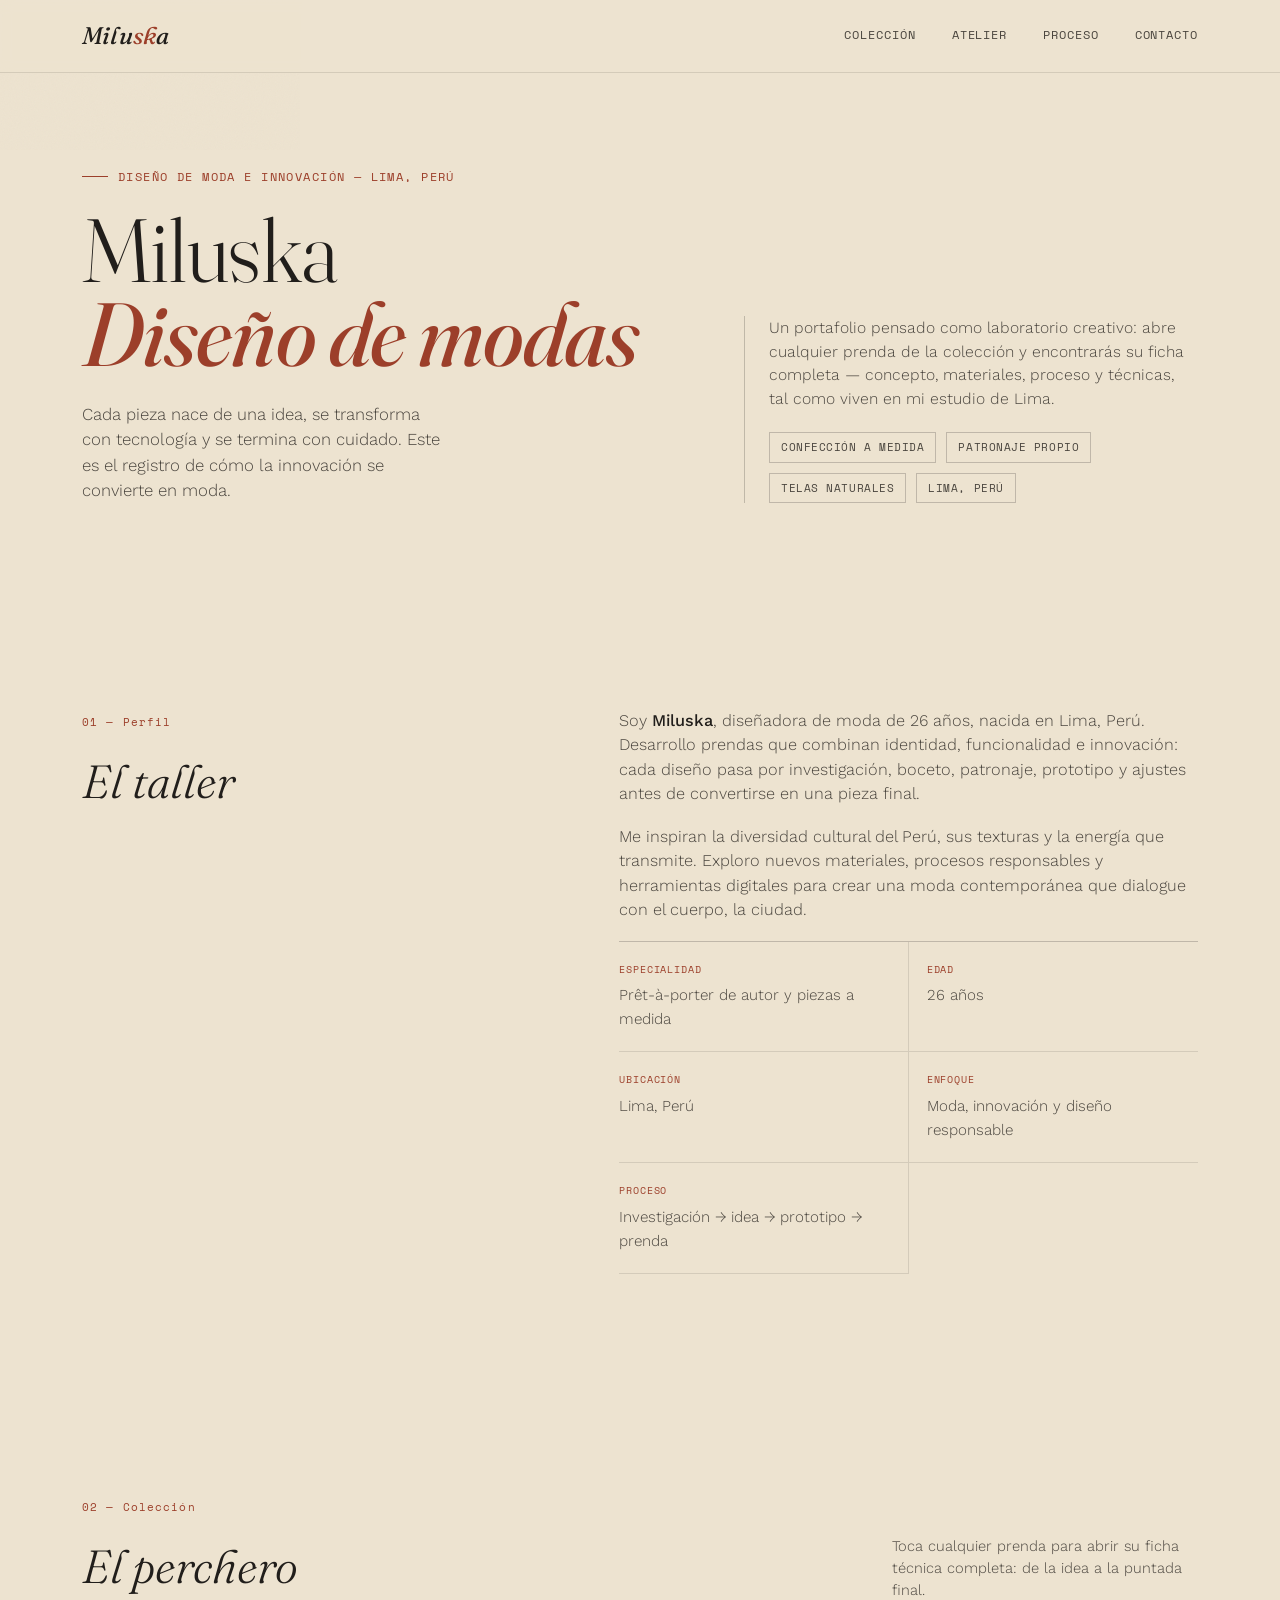
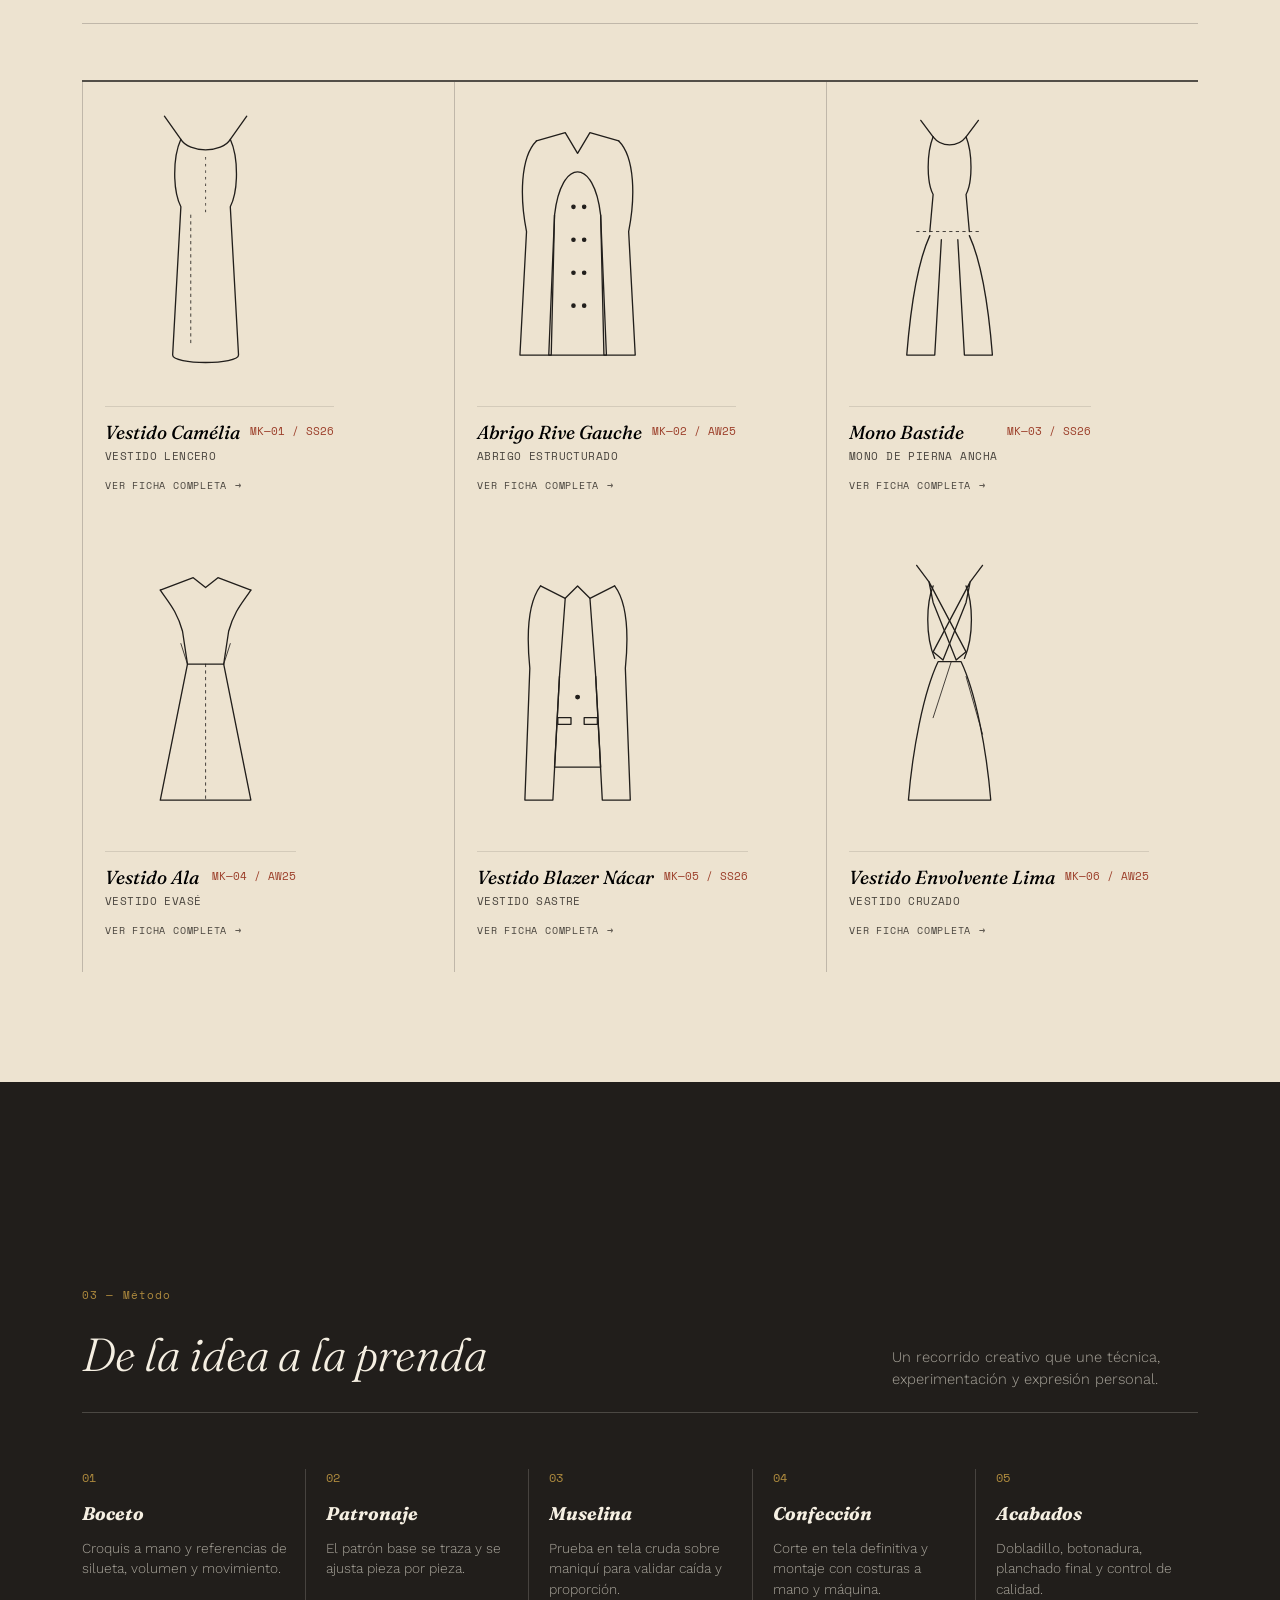
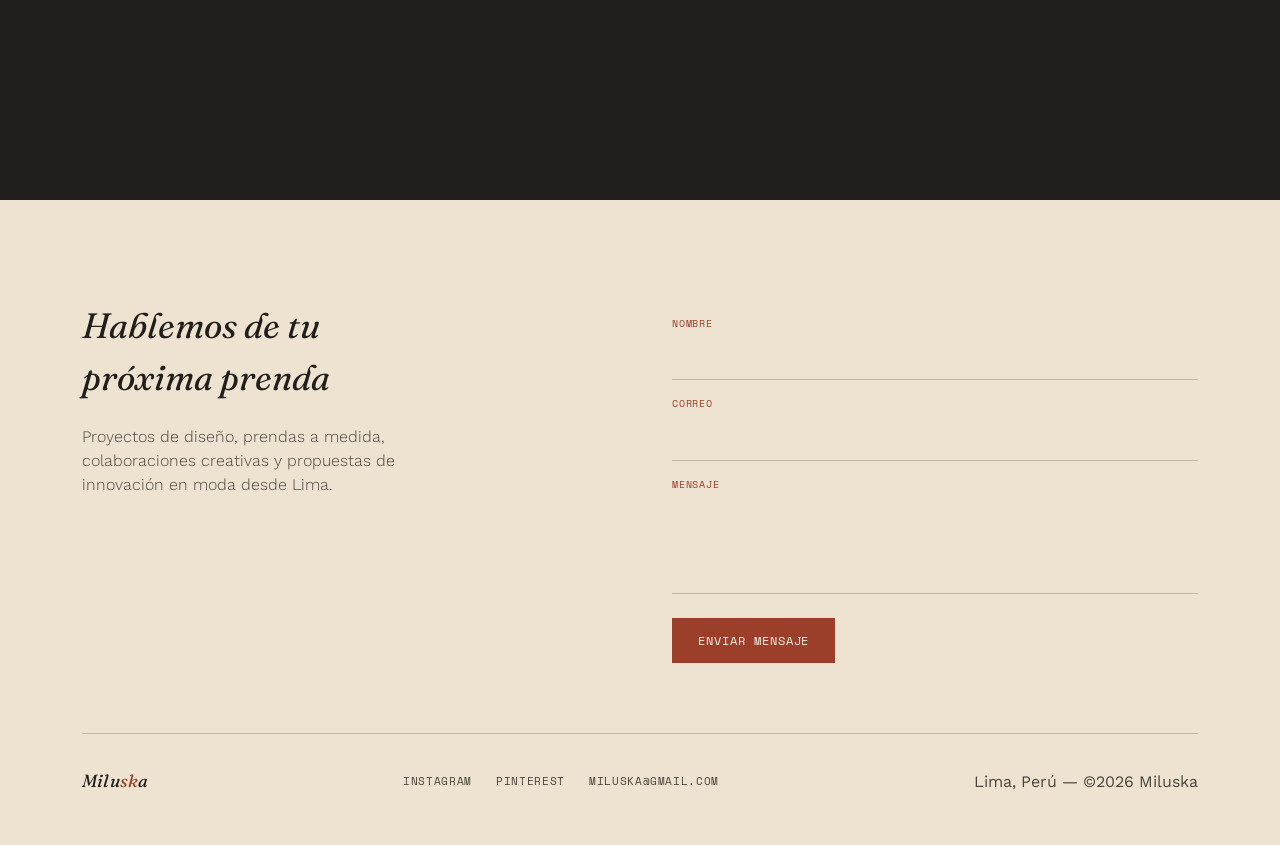
==== index.html @ a18ada8d "Mejorar mejoramientos de compatibilidad con dispositivo movil  y diseño" ====
﻿<!DOCTYPE html>
<html lang="es">
<head>
<meta charset="UTF-8">
<meta name="viewport" content="width=device-width, initial-scale=1.0">
<title>Miluska | Diseño de Moda e Innovación en Lima</title>
<link rel="preconnect" href="https://fonts.googleapis.com">
<link rel="preconnect" href="https://fonts.gstatic.com" crossorigin>
<link href="https://fonts.googleapis.com/css2?family=Fraunces:ital,opsz,wght@0,9..144,300;0,9..144,450;0,9..144,600;1,9..144,400;1,9..144,500&family=Work+Sans:wght@300;400;500;600&family=Space+Mono:wght@400;700&display=swap" rel="stylesheet">
<link rel="stylesheet" href="style.css">
</head>
<body>

<!-- Textura de fondo -->
<svg class="grain" aria-hidden="true">
  <filter id="noise"><feTurbulence type="fractalNoise" baseFrequency="0.85" numOctaves="2" stitchTiles="stitch"/></filter>
  <rect width="100%" height="100%" filter="url(#noise)"/>
</svg>

<!-- Navegación principal -->
<header>
  <div class="wrap nav-row">
    <a href="#top" class="logo">Milu<em>sk</em>a</a>
    <nav class="links">
      <a href="#coleccion">Colección</a>
      <a href="#atelier">Atelier</a>
      <a href="#proceso">Proceso</a>
      <a href="#contacto">Contacto</a>
    </nav>
    <button class="menu-btn" id="menuBtn" aria-label="Abrir menú" aria-expanded="false"><span></span></button>
  </div>
</header>

<!-- Navegación para pantallas pequeñas -->
<div class="mobile-menu" id="mobileMenu">
  <a href="#coleccion">Colección</a>
  <a href="#atelier">Atelier</a>
  <a href="#proceso">Proceso</a>
  <a href="#contacto">Contacto</a>
</div>

<!-- Contenido principal -->
<main id="top">

  <!-- Presentación -->
  <section class="hero">
    <div class="wrap hero-grid">
      <div>
        <p class="eyebrow">Diseño de moda e innovación — Lima, Perú</p>
        <h1 class="headline">Miluska<em>Diseño de modas</em></h1>
        <p class="hero-sub">Cada pieza nace de una idea, se transforma con tecnología y se termina con cuidado. Este es el registro de cómo la innovación se convierte en moda.</p>
      </div>
      <div class="hero-right">
        <p>Un portafolio pensado como laboratorio creativo: abre cualquier prenda de la colección y encontrarás su ficha completa — concepto, materiales, proceso y técnicas, tal como viven en mi estudio de Lima.</p>
        <div class="hero-tags">
          <span class="tag">Confección a medida</span>
          <span class="tag">Patronaje propio</span>
          <span class="tag">Telas naturales</span>
          <span class="tag">Lima, Perú</span>
        </div>
      </div>
    </div>
  </section>

  <!-- Perfil de Miluska -->
  <section id="atelier">
    <div class="wrap about-grid">
      <div>
        <span class="section-num">01 — Perfil</span>
        <h2 class="section-title section-title-spaced">El taller</h2>
      </div>
      <div>
        <p>Soy <strong>Miluska</strong>, diseñadora de moda de 26 años, nacida en Lima, Perú. Desarrollo prendas que combinan identidad, funcionalidad e innovación: cada diseño pasa por investigación, boceto, patronaje, prototipo y ajustes antes de convertirse en una pieza final.</p>
        <p>Me inspiran la diversidad cultural del Perú, sus texturas y la energía que transmite. Exploro nuevos materiales, procesos responsables y herramientas digitales para crear una moda contemporánea que dialogue con el cuerpo, la ciudad.</p>
        <div class="facts">
          <div class="fact"><span class="fact-label">Especialidad</span><span class="fact-value">Prêt-à-porter de autor y piezas a medida</span></div>
          <div class="fact"><span class="fact-label">Edad</span><span class="fact-value">26 años</span></div>
          <div class="fact"><span class="fact-label">Ubicación</span><span class="fact-value">Lima, Perú</span></div>
          <div class="fact"><span class="fact-label">Enfoque</span><span class="fact-value">Moda, innovación y diseño responsable</span></div>
          <div class="fact"><span class="fact-label">Proceso</span><span class="fact-value">Investigación → idea → prototipo → prenda</span></div>
        </div>
      </div>
    </div>
  </section>

  <!-- Colección de prendas -->
  <section id="coleccion">
    <div class="wrap">
      <div class="section-head">
        <div>
          <span class="section-num">02 — Colección</span>
          <h2 class="section-title section-title-spaced">El perchero</h2>
        </div>
        <p class="section-note">Toca cualquier prenda para abrir su ficha técnica completa: de la idea a la puntada final.</p>
      </div>
      <div class="rail-bar"></div>
      <div class="garments" id="garmentGrid"></div>
    </div>
  </section>

  <!-- Método de trabajo -->
  <section class="process-strip" id="proceso">
    <div class="wrap">
      <div class="section-head">
        <div>
          <span class="section-num section-num-gold">03 — Método</span>
          <h2 class="section-title section-title-spaced">De la idea a la prenda</h2>
        </div>
        <p class="section-note">Un recorrido creativo que une técnica, experimentación y expresión personal.</p>
      </div>
      <div class="steps">
        <div class="step"><span class="step-index">01</span><h3 class="step-title">Boceto</h3><p class="step-text">Croquis a mano y referencias de silueta, volumen y movimiento.</p></div>
        <div class="step"><span class="step-index">02</span><h3 class="step-title">Patronaje</h3><p class="step-text">El patrón base se traza y se ajusta pieza por pieza.</p></div>
        <div class="step"><span class="step-index">03</span><h3 class="step-title">Muselina</h3><p class="step-text">Prueba en tela cruda sobre maniquí para validar caída y proporción.</p></div>
        <div class="step"><span class="step-index">04</span><h3 class="step-title">Confección</h3><p class="step-text">Corte en tela definitiva y montaje con costuras a mano y máquina.</p></div>
        <div class="step"><span class="step-index">05</span><h3 class="step-title">Acabados</h3><p class="step-text">Dobladillo, botonadura, planchado final y control de calidad.</p></div>
      </div>
    </div>
  </section>

  <!-- Contacto y pie de página -->
  <footer id="contacto">
    <div class="wrap">
      <div class="contact-grid">
        <div class="contact-intro">
          <h2>Hablemos de tu próxima prenda</h2>
          <p>Proyectos de diseño, prendas a medida, colaboraciones creativas y propuestas de innovación en moda desde Lima.</p>
        </div>
        <form onsubmit="event.preventDefault(); alert('Gracias — este formulario es una maqueta. Conéctalo a tu correo o servicio favorito.');">
          <div class="field"><label for="fname">Nombre</label><input id="fname" type="text" required></div>
          <div class="field"><label for="femail">Correo</label><input id="femail" type="email" required></div>
          <div class="field"><label for="fmsg">Mensaje</label><textarea id="fmsg" required></textarea></div>
          <button class="send-btn" type="submit">Enviar mensaje</button>
        </form>
      </div>
      <div class="foot-bottom">
        <span class="logo">Milu<em>sk</em>a</span>
        <div class="foot-links">
          <a href="#">Instagram</a>
          <a href="#">Pinterest</a>
          <a href="mailto:miluska@gmail.com">miluska@gmail.com</a>
        </div>
        <span class="foot-links foot-location">Lima, Perú — ©2026 Miluska</span>
      </div>
    </div>
  </footer>
</main>

<!-- Modal: ficha técnica de cada proyecto -->
<div class="fiche-overlay" id="ficheOverlay" role="dialog" aria-modal="true" aria-label="Ficha técnica de la prenda">
  <div class="fiche" id="ficheCard">
    <div class="ruler" id="ruler"></div>
    <button class="fiche-close" id="ficheClose" aria-label="Cerrar ficha">✕</button>
    <div class="fiche-body" id="ficheBody"></div>
  </div>
</div>

<!-- Datos, ilustraciones y comportamiento interactivo -->
<script>
/* ===== Ilustraciones técnicas de las prendas ===== */
const INK = "#211E1B";
const flats = {
  slip: `<svg viewBox="0 0 220 340" fill="none" stroke="${INK}" stroke-width="1.6" stroke-linecap="round" stroke-linejoin="round">
    <line x1="80" y1="38" x2="60" y2="10"/><line x1="140" y1="38" x2="160" y2="10"/>
    <path d="M80 38 C 90 55, 130 55, 140 38 C 150 60, 150 100, 140 120 L 150 300 C 150 312, 70 312, 70 300 L 80 120 C 70 100, 70 60, 80 38 Z"/>
    <path d="M92 130 L 92 290" stroke-dasharray="3 5" stroke-width="1"/>
    <path d="M110 60 C 110 90, 110 110, 110 130" stroke-width="1" stroke-dasharray="2 6"/>
  </svg>`,
  coat: `<svg viewBox="0 0 220 340" fill="none" stroke="${INK}" stroke-width="1.6" stroke-linecap="round" stroke-linejoin="round">
    <path d="M60 40 L 95 30 L 110 55 L 125 30 L 160 40"/>
    <path d="M60 40 C 40 60, 40 110, 48 150 L 40 300 L 78 300 L 82 130"/>
    <path d="M160 40 C 180 60, 180 110, 172 150 L 180 300 L 142 300 L 138 130"/>
    <path d="M82 130 C 90 60, 130 60, 138 130 L 145 300 L 75 300 Z"/>
    <circle cx="105" cy="120" r="2" fill="${INK}"/><circle cx="105" cy="160" r="2" fill="${INK}"/>
    <circle cx="105" cy="200" r="2" fill="${INK}"/><circle cx="105" cy="240" r="2" fill="${INK}"/>
    <circle cx="118" cy="120" r="2" fill="${INK}"/><circle cx="118" cy="160" r="2" fill="${INK}"/>
    <circle cx="118" cy="200" r="2" fill="${INK}"/><circle cx="118" cy="240" r="2" fill="${INK}"/>
  </svg>`,
  jumpsuit: `<svg viewBox="0 0 220 340" fill="none" stroke="${INK}" stroke-width="1.6" stroke-linecap="round" stroke-linejoin="round">
    <line x1="90" y1="35" x2="75" y2="15"/><line x1="130" y1="35" x2="145" y2="15"/>
    <path d="M90 35 C 100 48, 120 48, 130 35 C 138 55, 138 90, 130 105 L 134 150"/>
    <path d="M90 35 C 82 55, 82 90, 90 105 L 86 150"/>
    <line x1="70" y1="150" x2="150" y2="150" stroke-dasharray="3 5" stroke-width="1"/>
    <path d="M86 155 C 70 190, 62 250, 58 300 L 92 300 L 100 160"/>
    <path d="M134 155 C 150 190, 158 250, 162 300 L 128 300 L 120 160"/>
  </svg>`,
  aline: `<svg viewBox="0 0 220 340" fill="none" stroke="${INK}" stroke-width="1.6" stroke-linecap="round" stroke-linejoin="round">
    <path d="M55 45 L 95 30 L 110 42 L 125 30 L 165 45"/>
    <path d="M55 45 C 65 60, 75 70, 82 95 L 88 135"/>
    <path d="M165 45 C 155 60, 145 70, 138 95 L 132 135"/>
    <path d="M88 135 L 55 300 L 165 300 L 132 135 Z"/>
    <line x1="88" y1="135" x2="80" y2="110" stroke-width="1"/>
    <line x1="132" y1="135" x2="140" y2="110" stroke-width="1"/>
    <path d="M110 135 L 110 300" stroke-dasharray="3 5" stroke-width="1"/>
  </svg>`,
  blazer: `<svg viewBox="0 0 220 340" fill="none" stroke="${INK}" stroke-width="1.6" stroke-linecap="round" stroke-linejoin="round">
    <path d="M65 40 L 95 55 L 110 40 L 125 55 L 155 40"/>
    <path d="M65 40 C 50 60, 48 100, 52 140 L 46 300 L 80 300 L 88 150"/>
    <path d="M155 40 C 170 60, 172 100, 168 140 L 174 300 L 140 300 L 132 150"/>
    <path d="M95 55 L 88 150 L 82 260 L 138 260 L 132 150 L 125 55"/>
    <circle cx="110" cy="175" r="2.2" fill="${INK}"/>
    <rect x="86" y="200" width="16" height="8"/><rect x="118" y="200" width="16" height="8"/>
  </svg>`,
  wrap: `<svg viewBox="0 0 220 340" fill="none" stroke="${INK}" stroke-width="1.6" stroke-linecap="round" stroke-linejoin="round">
    <line x1="85" y1="35" x2="70" y2="15"/><line x1="135" y1="35" x2="150" y2="15"/>
    <path d="M85 35 L 130 120 L 118 130 L 90 60 Z"/>
    <path d="M135 35 L 90 120 L 102 130 L 130 60 Z"/>
    <path d="M92 128 C 80 100, 82 60, 90 40"/>
    <path d="M128 128 C 140 100, 138 60, 130 40"/>
    <path d="M96 132 C 78 170, 65 240, 60 300 L 160 300 C 155 240, 142 170, 124 132 Z"/>
    <line x1="112" y1="132" x2="90" y2="200" stroke-width="1"/>
    <line x1="130" y1="150" x2="150" y2="220" stroke-width="1"/>
  </svg>`
};

/* ===== Proyectos: contenido editable de la colección ===== */
const projects = [
  {
    id:"camelia", ref:"MK—01 / SS26", name:"Vestido Camélia", cat:"Vestido lencero", season:"Primavera–Verano 2026",
    fabric:"Seda de doble faz", flat:"slip",
    story:"Pensado para una tarde cálida en Lima: un lencero al bies que cae sin forzar el cuerpo. Nació de la búsqueda de una silueta ligera, versátil y consciente del movimiento.",
    colors:[["#B8AEA0","Crudo natural"],["#9C3F2A","Ladrillo"],["#3E3730","Tierra oscura"]],
    timeline:[
      ["Boceto","Tres variantes de escote y largo de tirante dibujadas en una tarde, hasta quedarnos con el escote en V asimétrico."],
      ["Patronaje","Patrón al bies en cuatro paños para que la tela trabaje con la gravedad, no contra ella."],
      ["Muselina","Primera prueba sobre maniquí: el bajo caía irregular. Se recortó 2 cm en el paño lateral izquierdo."],
      ["Confección","Costuras francesas en toda la pieza para que no marquen a través de la seda."],
      ["Acabados","Dobladillo enrollado a mano, 40 minutos por metro de bajo."]
    ],
    techniques:["Corte al bies","Costura francesa","Dobladillo a mano"],
    facts:[["Tiempo total","Aprox. 14 horas"],["Talla base","36 (ajustable)"],["Origen tela","Algodón peruano"]]
  },
  {
    id:"rive", ref:"MK—02 / AW25", name:"Abrigo Rive Gauche", cat:"Abrigo estructurado", season:"Otoño–Invierno 2025",
    fabric:"Lana peinada doble", flat:"coat",
    story:"Un abrigo pensado para las mañanas frescas de Lima. La solapa ancha y la botonadura doble reinterpretan la sastrería clásica con una construcción más ligera y actual.",
    colors:[["#3E3730","Antracita"],["#7c3120","Burdeos"],["#AE8A3E","Botón latón"]],
    timeline:[
      ["Boceto","Estudio de proporción de solapa: probamos cinco anchos antes de fijar 9 cm."],
      ["Patronaje","Patrón con pinzas ocultas en el costado para mantener la espalda limpia, sin costura central."],
      ["Muselina","La manga quedaba corta en movimiento; se añadieron 1.5 cm de holgura en la sisa."],
      ["Confección","Entretela termoadhesiva en solapas y cuello para que mantengan la forma con el uso."],
      ["Acabados","Botones de latón cosidos con hilo encerado, ojales a mano."]
    ],
    techniques:["Solapa de sastrería","Entretelado","Ojal a mano"],
    facts:[["Tiempo total","Aprox. 22 horas"],["Talla base","38 (ajustable)"],["Origen tela","Lana de alpaca peruana"]]
  },
  {
    id:"bastide", ref:"MK—03 / SS26", name:"Mono Bastide", cat:"Mono de pierna ancha", season:"Primavera–Verano 2026",
    fabric:"Lino lavado", flat:"jumpsuit",
    story:"Diseñado para moverse por la ciudad: reuniones, universidad y recorridos por Lima. El lino lavado se arruga a propósito — es parte del carácter de la pieza, no un defecto que corregir.",
    colors:[["#E3D5BC","Arena"],["#574760","Ciruela"],["#211E1B","Tinta"]],
    timeline:[
      ["Boceto","Silueta pensada desde el cinturón hacia afuera: primero se dibujó la caída de la pierna."],
      ["Patronaje","Pretina interior oculta para que el cinturón exterior no cargue el peso de la prenda."],
      ["Muselina","Ajuste de la sisa halter — la primera versión tiraba al levantar los brazos."],
      ["Confección","Costuras planas en el interior para que no roce con el lino sin forrar."],
      ["Acabados","Lavado en frío tras la confección para fijar la arruga natural de la tela."]
    ],
    techniques:["Pretina interior","Costura plana","Lavado post-confección"],
    facts:[["Tiempo total","Aprox. 16 horas"],["Talla base","38 (ajustable)"],["Origen tela","Lino de producción responsable"]]
  },
  {
    id:"ala", ref:"MK—04 / AW25", name:"Vestido Ala", cat:"Vestido evasé", season:"Otoño–Invierno 2025",
    fabric:"Paño de lana fina", flat:"aline",
    story:"El hombro estructurado fue lo primero que se dibujó — todo lo demás se construyó para sostenerlo. Un vestido con presencia, pensado para expresar seguridad y movimiento.",
    colors:[["#211E1B","Tinta"],["#9C3F2A","Ladrillo"],["#B8AEA0","Crudo"]],
    timeline:[
      ["Boceto","La hombrera se dibujó primero; el resto del patrón se construyó a partir de su ángulo."],
      ["Patronaje","Pinzas dobles en delantero y espalda para controlar el vuelo desde la cintura."],
      ["Muselina","Se probó con y sin hombrera interna; ganó la versión con relleno ligero de fieltro."],
      ["Confección","Forro completo en paño de seda para que el vuelo caiga limpio."],
      ["Acabados","Cierre invisible lateral, hombrera cosida a mano por dentro."]
    ],
    techniques:["Hombrera interna","Pinza doble","Forro completo"],
    facts:[["Tiempo total","Aprox. 19 horas"],["Talla base","36 (ajustable)"],["Origen tela","Lana peruana"]]
  },
  {
    id:"nacar", ref:"MK—05 / SS26", name:"Vestido Blazer Nácar", cat:"Vestido sastre", season:"Primavera–Verano 2026",
    fabric:"Cotelé fino de algodón", flat:"blazer",
    story:"Nace de la pregunta: ¿puede una chaqueta de sastre ser también un vestido de una sola pieza? La propuesta mezcla códigos urbanos, funcionalidad e innovación en una sola silueta.",
    colors:[["#F5EFE2","Nácar"],["#211E1B","Tinta"],["#AE8A3E","Botón latón"]],
    timeline:[
      ["Boceto","Se dibujó primero el largo de rodilla, luego se subió la solapa desde ahí."],
      ["Patronaje","Patrón de sastrería adaptado a vestido: pinza de sisa reubicada en el costado."],
      ["Muselina","El bolsillo de parche quedaba muy alto; se bajó 3 cm en la prueba final."],
      ["Confección","Un solo botón funcional, entretela ligera solo en solapa."],
      ["Acabados","Pespunte visible a 0.5 cm en todos los bordes de sastrería."]
    ],
    techniques:["Sastrería adaptada","Bolsillo de parche","Pespunte visible"],
    facts:[["Tiempo total","Aprox. 17 horas"],["Talla base","38 (ajustable)"],["Origen tela","Algodón peruano"]]
  },
  {
    id:"lima", ref:"MK—06 / AW25", name:"Vestido Envolvente Lima", cat:"Vestido cruzado", season:"Otoño–Invierno 2025",
    fabric:"Viscosa con caída fluida", flat:"wrap",
    story:"Inspirado en el ritmo de Lima, este vestido se cierra sobre el cuerpo como una cinta, sin cremalleras ni botones — solo un nudo y una atadura.",
    colors:[["#7c3120","Burdeos"],["#3E3730","Tierra oscura"],["#B8AEA0","Crudo"]],
    timeline:[
      ["Boceto","Estudio del cruce del escote en tres ángulos hasta encontrar el que no se abre al caminar."],
      ["Patronaje","Delantero en una sola pieza cortada al bies para que el cruce no necesite cierre."],
      ["Muselina","Prueba de movimiento: caminar, sentarse, subir escaleras — el escote se mantuvo cerrado."],
      ["Confección","Cinta interior de sujeción cosida en el lado derecho, invisible desde fuera."],
      ["Acabados","Atadura exterior rematada a mano con puntada invisible."]
    ],
    techniques:["Cruce al bies","Cinta interior de sujeción","Puntada invisible"],
    facts:[["Tiempo total","Aprox. 15 horas"],["Talla base","36–38 (ajustable)"],["Origen tela","Viscosa de bajo impacto"]]
  }
];

/* ===== Renderizado de la colección ===== */
const grid = document.getElementById('garmentGrid');
grid.innerHTML = projects.map(p => `
  <button class="garment" data-id="${p.id}" aria-haspopup="dialog">
    <div class="garment-figure">${flats[p.flat]}</div>
    <div class="garment-info">
      <div>
        <div class="garment-name">${p.name}</div>
        <div class="garment-meta">${p.cat}</div>
      </div>
      <div class="garment-ref">${p.ref}</div>
    </div>
    <div class="garment-open">Ver ficha completa</div>
  </button>
`).join('');

/* ===== Regla decorativa del modal ===== */
const ruler = document.getElementById('ruler');
let rulerHtml = '';
for(let i=0;i<70;i++){
  rulerHtml += `<div class="ruler-tick${i%5===0?' major':''}" ${i%5===0?`data-n="${i}"`:''}></div>`;
}
ruler.innerHTML = rulerHtml;

/* ===== Lógica de la ficha técnica ===== */
const overlay = document.getElementById('ficheOverlay');
const ficheBody = document.getElementById('ficheBody');
let lastFocused = null;

function openFiche(id){
  const p = projects.find(x => x.id === id);
  if(!p) return;
  ficheBody.innerHTML = `
    <div class="fiche-top">
      <div class="fiche-figure">${flats[p.flat]}</div>
      <div class="fiche-details">
        <span class="fiche-ref">${p.ref} — ${p.season}</span>
        <h3 class="fiche-title">${p.name}</h3>
        <div class="fiche-meta-row">
          <span class="tag">${p.cat}</span>
          <span class="tag">${p.fabric}</span>
        </div>
        <p class="fiche-story">${p.story}</p>
        <div class="swatches">
          ${p.colors.map(c => `<div class="swatch" data-color="${c[0]}" title="${c[1]}"></div>`).join('')}
          <span class="swatch-label">${p.colors.map(c=>c[1]).join(' · ')}</span>
        </div>
      </div>
    </div>
    <div class="fiche-sections">
      <div>
        <span class="side-label">Del boceto a la prenda</span>
        <ol class="timeline">
          ${p.timeline.map((t,i) => `
            <li>
              <span class="t-index">${String(i+1).padStart(2,'0')}</span>
              <div><div class="t-title">${t[0]}</div><div class="t-text">${t[1]}</div></div>
            </li>`).join('')}
        </ol>
      </div>
      <div>
        <div class="side-block">
          <span class="side-label">Técnicas</span>
          <div class="chips">${p.techniques.map(t => `<span class="chip">${t}</span>`).join('')}</div>
        </div>
        <div class="side-block">
          <span class="side-label">Ficha</span>
          ${p.facts.map(f => `<div class="side-fact"><strong>${f[0]}:</strong> ${f[1]}</div>`).join('')}
        </div>
      </div>
    </div>
  `;
  ficheBody.querySelectorAll('.swatch').forEach((swatch, index) => {
    swatch.style.backgroundColor = p.colors[index][0];
  });
  lastFocused = document.activeElement;
  overlay.classList.add('open');
  document.body.style.overflow = 'hidden';
  document.getElementById('ficheClose').focus();
}

function closeFiche(){
  overlay.classList.remove('open');
  document.body.style.overflow = '';
  if(lastFocused) lastFocused.focus();
}

grid.addEventListener('click', e => {
  const btn = e.target.closest('.garment');
  if(btn) openFiche(btn.dataset.id);
});
document.getElementById('ficheClose').addEventListener('click', closeFiche);
overlay.addEventListener('click', e => { if(e.target === overlay) closeFiche(); });
document.addEventListener('keydown', e => { if(e.key === 'Escape' && overlay.classList.contains('open')) closeFiche(); });

/* ---------------- mobile menu ---------------- */
const menuBtn = document.getElementById('menuBtn');
const mobileMenu = document.getElementById('mobileMenu');
menuBtn.addEventListener('click', () => {
  const open = mobileMenu.classList.toggle('open');
  menuBtn.setAttribute('aria-expanded', open);
});
mobileMenu.querySelectorAll('a').forEach(a => a.addEventListener('click', () => {
  mobileMenu.classList.remove('open');
  menuBtn.setAttribute('aria-expanded','false');
}));
</script>

</body>
</html>
---- style.css ----
/*
  ÍNDICE DE BLOQUES
  1. Variables y estilos base
  2. Textura y navegación
  3. Presentación y secciones
  4. Perfil y colección
  5. Proceso y contacto
  6. Menú móvil y ficha técnica
*/

/* ===== 1. Variables y estilos base ===== */
:root{
  --paper: #EDE3D0;
  --paper-2: #E3D5BC;
  --paper-3: #F5EFE2;
  --ink: #211E1B;
  --ink-soft: #4a453e;
  --brick: #9C3F2A;
  --brick-deep: #7c3120;
  --plum: #574760;
  --gold: #AE8A3E;
  --line: rgba(33,30,27,0.22);
  --line-soft: rgba(33,30,27,0.12);
  --display: 'Fraunces', serif;
  --body: 'Work Sans', sans-serif;
  --mono: 'Space Mono', monospace;
}

*{ box-sizing:border-box; margin:0; padding:0; }
html{ scroll-behavior:smooth; }
@media (prefers-reduced-motion: reduce){
  html{ scroll-behavior:auto; }
  *{ animation-duration:0.01ms !important; animation-iteration-count:1 !important; transition-duration:0.01ms !important; }
}

body{
  background:var(--paper); color:var(--ink); font-family:var(--body); font-weight:400;
  line-height:1.5; -webkit-font-smoothing:antialiased; overflow-x:hidden;
}
a{ color:inherit; text-decoration:none; }
img,svg{ display:block; max-width:100%; }
:focus-visible{ outline:2px solid var(--brick); outline-offset:3px; }
.wrap{ max-width:1180px; margin:0 auto; padding:0 32px; }

/* ===== 2. Textura de fondo ===== */
.grain{ position:fixed; inset:0; pointer-events:none; z-index:1; opacity:0.035; mix-blend-mode:multiply; }

/* ===== 2. Navegación ===== */
header{ position:fixed; top:0; left:0; right:0; z-index:100; background:rgba(237,227,208,0.86); backdrop-filter:blur(6px); border-bottom:1px solid var(--line-soft); }
.nav-row{ display:flex; align-items:center; justify-content:space-between; height:72px; }
.logo{ font-family:var(--display); font-style:italic; font-weight:450; font-size:1.5rem; letter-spacing:0.01em; }
.logo em{ font-style:italic; color:var(--brick); }
nav.links{ display:flex; gap:36px; align-items:center; }
nav.links a{ font-family:var(--mono); font-size:0.72rem; text-transform:uppercase; letter-spacing:0.08em; color:var(--ink-soft); position:relative; padding-bottom:3px; }
nav.links a::after{ content:''; position:absolute; left:0; bottom:0; height:1px; width:0; background:var(--brick); transition:width .3s ease; }
nav.links a:hover::after, nav.links a:focus-visible::after{ width:100%; }
.menu-btn{ display:none; background:none; border:1px solid var(--ink); border-radius:0; width:40px; height:40px; align-items:center; justify-content:center; cursor:pointer; }
.menu-btn span, .menu-btn span::before, .menu-btn span::after{ content:''; display:block; width:18px; height:1px; background:var(--ink); position:relative; transition:.25s; }
.menu-btn span::before{ position:absolute; top:-6px; }
.menu-btn span::after{ position:absolute; top:6px; }

/* ===== 3. Presentación ===== */
.hero{ position:relative; padding:168px 0 96px; overflow:hidden; }
.hero-grid{ display:grid; grid-template-columns:1.15fr 0.85fr; gap:48px; align-items:end; }
.eyebrow{ font-family:var(--mono); font-size:0.74rem; letter-spacing:0.12em; text-transform:uppercase; color:var(--brick); display:flex; align-items:center; gap:10px; margin-bottom:22px; }
.eyebrow::before{ content:''; width:26px; height:1px; background:var(--brick); }
h1.headline{ font-family:var(--display); font-weight:300; font-size:clamp(3rem, 7vw, 6.4rem); line-height:0.94; letter-spacing:-0.01em; }
h1.headline em{ font-style:italic; font-weight:450; color:var(--brick); display:block; }
.hero-sub{ font-size:1.05rem; color:var(--ink-soft); max-width:36ch; margin-top:26px; font-weight:300; }
.hero-right{ position:relative; padding-left:24px; border-left:1px solid var(--line); }
.hero-right p{ font-size:0.98rem; color:var(--ink-soft); font-weight:300; }
.hero-tags{ display:flex; flex-wrap:wrap; gap:10px; margin-top:22px; }
.tag{ font-family:var(--mono); font-size:0.68rem; letter-spacing:0.05em; text-transform:uppercase; border:1px solid var(--line); padding:6px 11px; color:var(--ink-soft); }
.hero-figure{ margin-top:64px; }
.hero-figure svg{ width:100%; height:auto; }

/* ===== 3. Estructura general de secciones ===== */
section{ position:relative; padding:110px 0; }
.section-head{ display:flex; justify-content:space-between; align-items:flex-end; gap:24px; margin-bottom:56px; border-bottom:1px solid var(--line); padding-bottom:22px; }
.section-num{ font-family:var(--mono); font-size:0.7rem; color:var(--brick); letter-spacing:0.1em; }
h2.section-title{ font-family:var(--display); font-weight:300; font-style:italic; font-size:clamp(2rem, 4vw, 2.9rem); }
.section-title-spaced{ margin-top:14px; }
.section-num-gold{ color:var(--gold); }
.section-note{ font-family:var(--body); font-size:0.92rem; color:var(--ink-soft); max-width:34ch; font-weight:300; }

/* ===== 4. Perfil ===== */
.about-grid{ display:grid; grid-template-columns:0.9fr 1.1fr; gap:64px; }
.about-grid p{ font-weight:300; font-size:1.02rem; color:var(--ink-soft); margin-bottom:18px; }
.about-grid p strong{ color:var(--ink); font-weight:500; }
.facts{ display:grid; grid-template-columns:1fr 1fr; gap:0; border-top:1px solid var(--line); }
.fact{ padding:20px 0; border-bottom:1px solid var(--line-soft); }
.fact:nth-child(odd){ border-right:1px solid var(--line-soft); padding-right:18px; }
.fact:nth-child(even){ padding-left:18px; }
.fact-label{ font-family:var(--mono); font-size:0.65rem; letter-spacing:0.08em; text-transform:uppercase; color:var(--brick); display:block; margin-bottom:6px; }
.fact-value{ font-size:0.95rem; color:var(--ink-soft); font-weight:300; }

/* ===== 4. Colección ===== */
.rail-bar{ height:2px; background:var(--ink); opacity:0.75; margin-bottom:0; position:relative; }
.garments{ display:grid; grid-template-columns:repeat(3, 1fr); gap:0; }
.garment{ border-left:1px solid var(--line); padding:0 22px 34px; cursor:pointer; background:none; border-top:none; border-right:none; border-bottom:none; text-align:left; display:flex; flex-direction:column; position:relative; }
.hook{ width:1px; height:26px; background:var(--line); margin:0 auto; }
.hook-circle{ width:9px; height:9px; border-radius:50%; border:1.5px solid var(--ink); margin:0 auto; background:var(--paper); }
.garment-figure{ padding:26px 10px 18px; transition:transform .45s cubic-bezier(.2,.7,.2,1); }
.garment:hover .garment-figure, .garment:focus-visible .garment-figure{ transform:translateY(-6px); }
.garment-figure svg{ width:100%; height:280px; }
.garment-info{ border-top:1px solid var(--line-soft); padding-top:14px; display:flex; justify-content:space-between; align-items:flex-start; gap:10px; }
.garment-name{ font-family:var(--display); font-style:italic; font-weight:450; font-size:1.18rem; margin-bottom:4px; }
.garment-meta{ font-family:var(--mono); font-size:0.66rem; color:var(--ink-soft); text-transform:uppercase; letter-spacing:0.04em; }
.garment-ref{ font-family:var(--mono); font-size:0.66rem; color:var(--brick); white-space:nowrap; margin-top:2px; }
.garment-open{ font-family:var(--mono); font-size:0.62rem; text-transform:uppercase; letter-spacing:0.08em; color:var(--ink-soft); margin-top:14px; display:flex; align-items:center; gap:8px; }
.garment-open::after{ content:'→'; transition:transform .3s ease; }
.garment:hover .garment-open::after, .garment:focus-visible .garment-open::after{ transform:translateX(4px); }
@media(max-width:900px){ .garments{ grid-template-columns:repeat(2,1fr); } }
@media(max-width:620px){ .garments{ grid-template-columns:1fr; } .garment{ border-left:none; border-top:1px solid var(--line); padding:28px 4px; } }

/* ===== 5. Proceso ===== */
.process-strip{ background:var(--ink); color:var(--paper-3); }
.process-strip .wrap{ padding-top:90px; padding-bottom:90px; }
.process-strip .section-title{ color:var(--paper-3); }
.process-strip .section-note{ color:rgba(245,239,226,0.65); }
.process-strip .section-head{ border-color:rgba(245,239,226,0.2); }
.steps{ display:grid; grid-template-columns:repeat(5,1fr); gap:0; }
.step{ border-left:1px solid rgba(245,239,226,0.18); padding:0 18px 0 20px; }
.step:first-child{ border-left:none; padding-left:0; }
.step-index{ font-family:var(--mono); font-size:0.72rem; color:var(--gold); margin-bottom:14px; display:block; }
.step-title{ font-family:var(--display); font-style:italic; font-size:1.15rem; margin-bottom:10px; }
.step-text{ font-size:0.86rem; color:rgba(245,239,226,0.65); font-weight:300; }
@media(max-width:900px){ .steps{ grid-template-columns:1fr 1fr; row-gap:36px; } .step:nth-child(3){ border-left:none; } }
@media(max-width:560px){ .steps{ grid-template-columns:1fr; row-gap:30px; } .step{ border-left:none; padding-left:0; } }

/* ===== 5. Contacto y pie de página ===== */
footer{ padding:100px 0 50px; }
.contact-grid{ display:grid; grid-template-columns:1fr 1fr; gap:64px; padding-bottom:70px; border-bottom:1px solid var(--line); }
.contact-grid h2{ font-family:var(--display); font-style:italic; font-weight:400; font-size:2.2rem; max-width:14ch; margin-bottom:20px; }
.contact-grid p{ color:var(--ink-soft); font-weight:300; max-width:38ch; }
form{ display:flex; flex-direction:column; gap:0; }
.field{ border-bottom:1px solid var(--line); padding:16px 0; }
.field label{ font-family:var(--mono); font-size:0.65rem; text-transform:uppercase; letter-spacing:0.08em; color:var(--brick); display:block; margin-bottom:8px; }
.field input, .field textarea{ width:100%; border:none; background:none; font-family:var(--body); font-size:1rem; color:var(--ink); resize:none; }
.field input:focus, .field textarea:focus{ outline:none; }
.field textarea{ height:70px; }
.send-btn{ margin-top:24px; align-self:flex-start; font-family:var(--mono); font-size:0.75rem; text-transform:uppercase; letter-spacing:0.08em; background:var(--brick); color:var(--paper-3); border:none; padding:14px 26px; cursor:pointer; transition:background .25s ease; }
.send-btn:hover{ background:var(--brick-deep); }
.foot-bottom{ display:flex; justify-content:space-between; align-items:center; padding-top:34px; flex-wrap:wrap; gap:16px; }
.foot-bottom .logo{ font-size:1.1rem; }
.foot-links{ display:flex; gap:24px; }
.foot-location{ color:var(--ink-soft); }
.foot-links a{ font-family:var(--mono); font-size:0.68rem; text-transform:uppercase; letter-spacing:0.06em; color:var(--ink-soft); }
.foot-links a:hover{ color:var(--brick); }
@media(max-width:900px){ .hero-grid, .about-grid, .contact-grid{ grid-template-columns:1fr; } .hero-right{ border-left:none; padding-left:0; border-top:1px solid var(--line); padding-top:24px; margin-top:12px; } }
@media(max-width:720px){ nav.links{ display:none; } .menu-btn{ display:flex; } }

/* ===== 6. Menú móvil ===== */
.mobile-menu{ position:fixed; inset:72px 0 0 0; z-index:99; background:var(--paper); border-top:1px solid var(--line); padding:36px 32px; display:none; flex-direction:column; gap:22px; }
.mobile-menu.open{ display:flex; }
.mobile-menu a{ font-family:var(--display); font-style:italic; font-size:1.6rem; }

/* ===== 6. Ficha técnica: modal de detalle ===== */
.fiche-overlay{ position:fixed; inset:0; z-index:200; background:rgba(33,30,27,0.55); display:flex; align-items:flex-start; justify-content:center; padding:40px 20px; overflow-y:auto; opacity:0; pointer-events:none; transition:opacity .35s ease; }
.fiche-overlay.open{ opacity:1; pointer-events:auto; }
.fiche{ position:relative; width:100%; max-width:960px; background:var(--paper-3); margin:24px 0 60px; box-shadow:0 30px 60px rgba(0,0,0,0.25); transform:translateY(24px); transition:transform .4s cubic-bezier(.2,.7,.2,1); }
.fiche-overlay.open .fiche{ transform:translateY(0); }
.ruler{ height:26px; background:var(--ink); display:flex; align-items:flex-end; overflow:hidden; position:relative; }
.ruler-tick{ flex:1 0 auto; width:14px; border-left:1px solid rgba(245,239,226,0.35); height:8px; position:relative; }
.ruler-tick.major{ height:14px; border-left:1px solid rgba(245,239,226,0.6); }
.ruler-tick.major::after{ content:attr(data-n); position:absolute; top:-16px; left:2px; font-family:var(--mono); font-size:0.55rem; color:rgba(245,239,226,0.55); }
.fiche-close{ position:absolute; top:36px; right:24px; z-index:5; width:38px; height:38px; border:1px solid var(--ink); background:var(--paper-3); cursor:pointer; display:flex; align-items:center; justify-content:center; font-family:var(--mono); font-size:1rem; }
.fiche-close:hover{ background:var(--ink); color:var(--paper-3); }
.fiche-body{ padding:56px 48px 48px; }
.fiche-top{ display:grid; grid-template-columns:1fr 1fr; gap:48px; padding-bottom:36px; border-bottom:1px dashed var(--line); margin-bottom:36px; }
.fiche-figure{ border:1px solid var(--line); padding:26px; position:relative; background:var(--paper); }
.fiche-figure::before, .fiche-figure::after{ content:''; position:absolute; width:10px; height:10px; border-top:1px solid var(--brick); border-left:1px solid var(--brick); top:-1px; left:-1px; }
.fiche-figure::after{ top:auto; left:auto; bottom:-1px; right:-1px; border-top:none; border-left:none; border-bottom:1px solid var(--brick); border-right:1px solid var(--brick); }
.fiche-figure svg{ width:100%; height:360px; }
.fiche-ref{ font-family:var(--mono); font-size:0.68rem; color:var(--brick); text-transform:uppercase; letter-spacing:0.08em; margin-bottom:14px; display:block; }
.fiche-title{ font-family:var(--display); font-style:italic; font-weight:450; font-size:2.1rem; margin-bottom:16px; line-height:1.05; }
.fiche-meta-row{ display:flex; flex-wrap:wrap; gap:8px; margin-bottom:22px; }
.fiche-story{ font-weight:300; color:var(--ink-soft); font-size:0.98rem; margin-bottom:22px; }
.fiche-details{ display:flex; flex-direction:column; }
.swatches{ display:flex; gap:12px; align-items:center; margin-top:auto; }
.swatch{ width:30px; height:30px; border:1px solid var(--line); position:relative; }
.swatch-label{ font-family:var(--mono); font-size:0.85rem; color:var(--ink-soft); }
.fiche-sections{ display:grid; grid-template-columns:1.3fr 1fr; gap:48px; }
.timeline{ list-style:none; }
.timeline li{ display:grid; grid-template-columns:34px 1fr; gap:16px; padding:16px 0; border-top:1px solid var(--line-soft); }
.timeline li:last-child{ border-bottom:1px solid var(--line-soft); }
.timeline .t-index{ font-family:var(--mono); font-size:0.72rem; color:var(--brick); padding-top:2px; }
.timeline .t-title{ font-family:var(--body); font-weight:500; font-size:0.96rem; margin-bottom:5px; }
.timeline .t-text{ font-size:0.87rem; color:var(--ink-soft); font-weight:300; }
.side-block{ margin-bottom:30px; }
.side-label{ font-family:var(--mono); font-size:0.65rem; text-transform:uppercase; letter-spacing:0.08em; color:var(--brick); margin-bottom:12px; display:block; border-bottom:1px solid var(--line); padding-bottom:8px; }
.chips{ display:flex; flex-wrap:wrap; gap:8px; }
.chip{ font-family:var(--mono); font-size:0.68rem; border:1px solid var(--line); padding:6px 10px; color:var(--ink-soft); }
.side-fact{ font-size:0.88rem; color:var(--ink-soft); font-weight:300; margin-bottom:6px; }
.side-fact strong{ color:var(--ink); font-weight:500; }
@media(max-width:760px){ .fiche-top, .fiche-sections{ grid-template-columns:1fr; } .fiche-body{ padding:44px 22px 36px; } .fiche-figure svg{ height:280px; } }
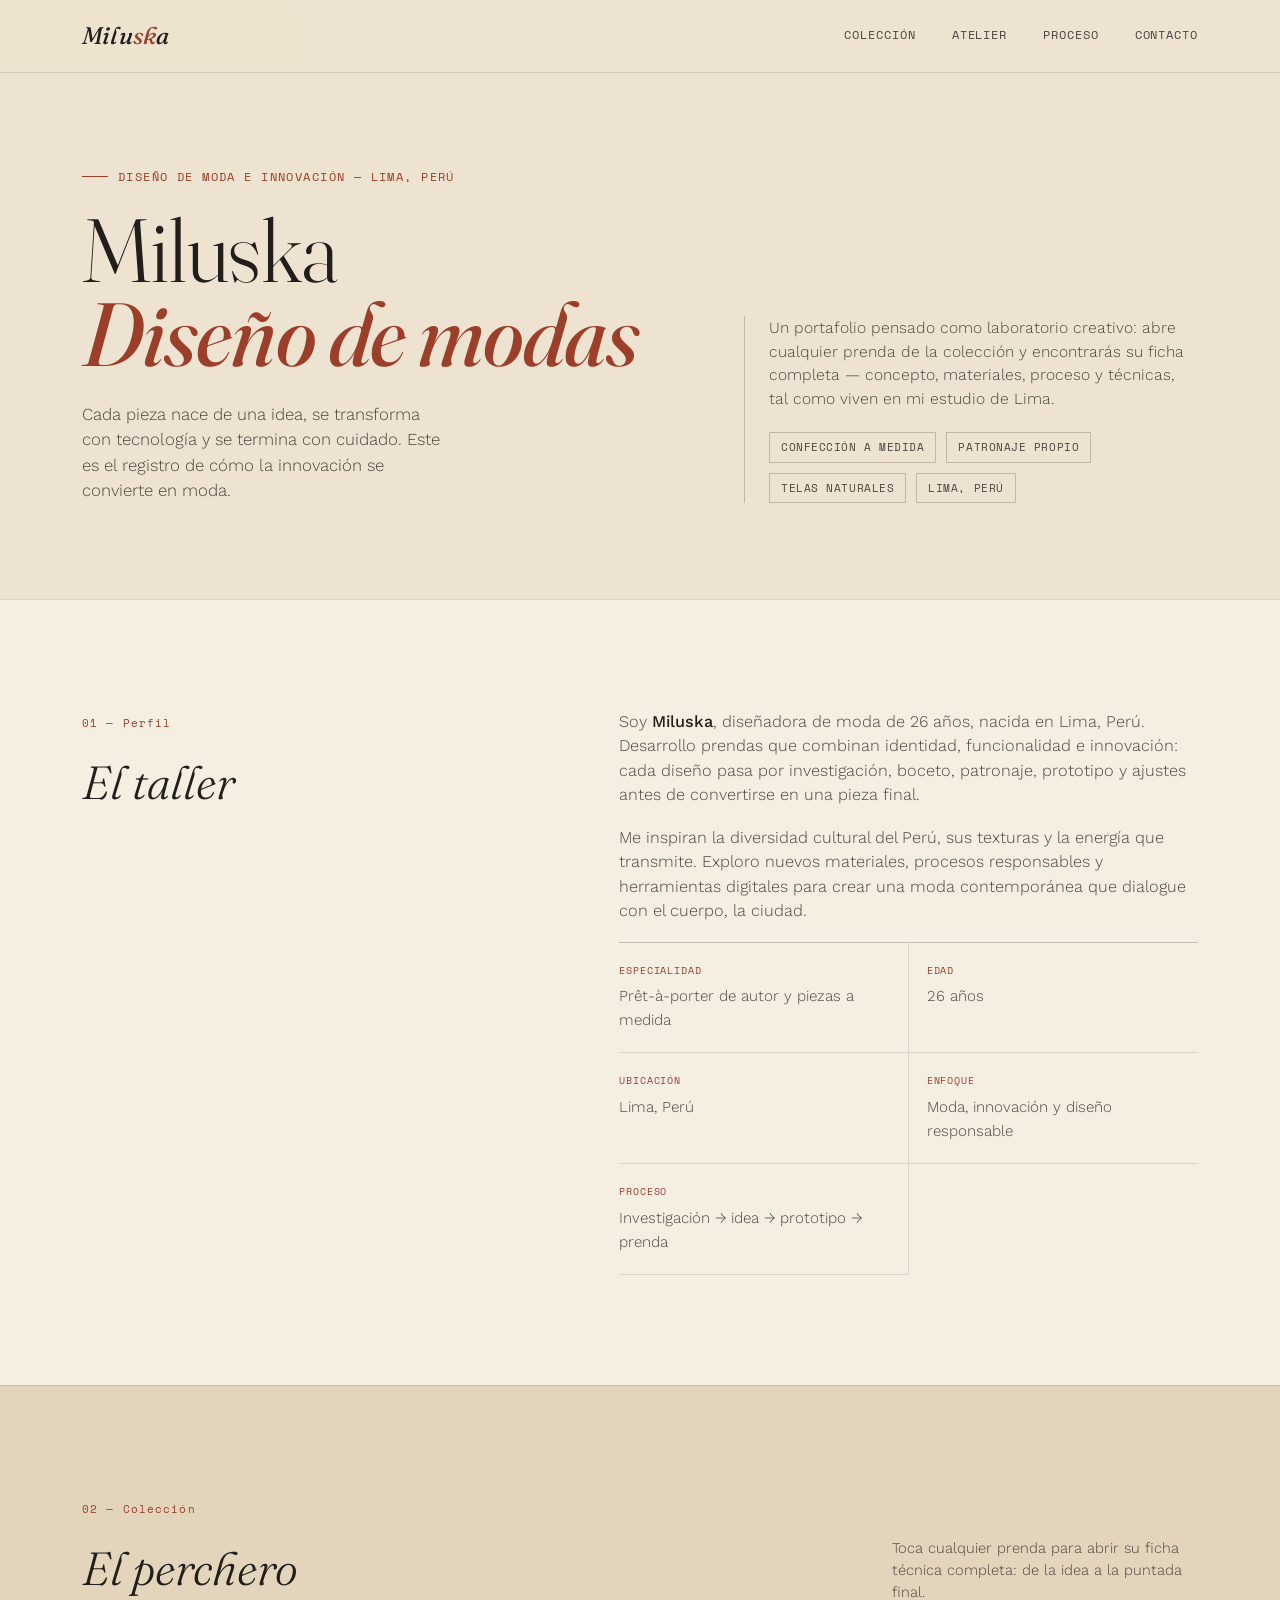
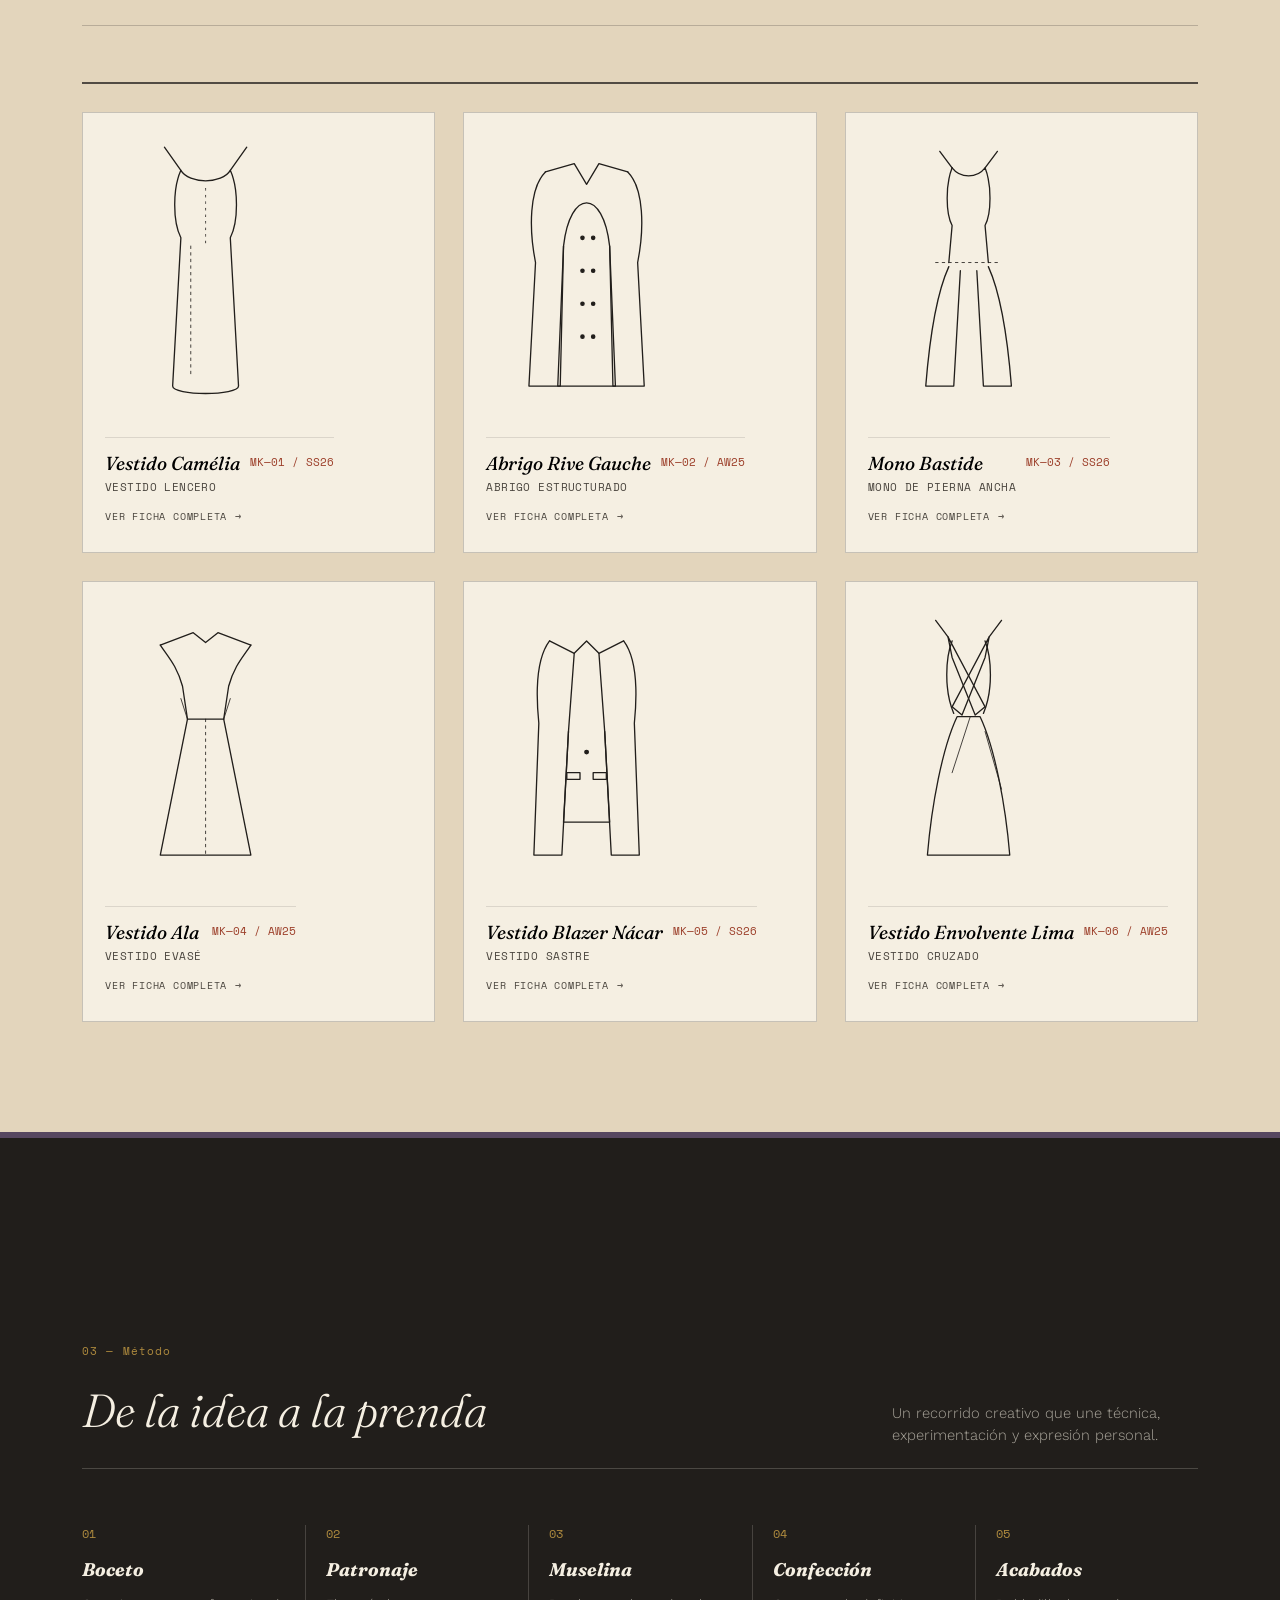
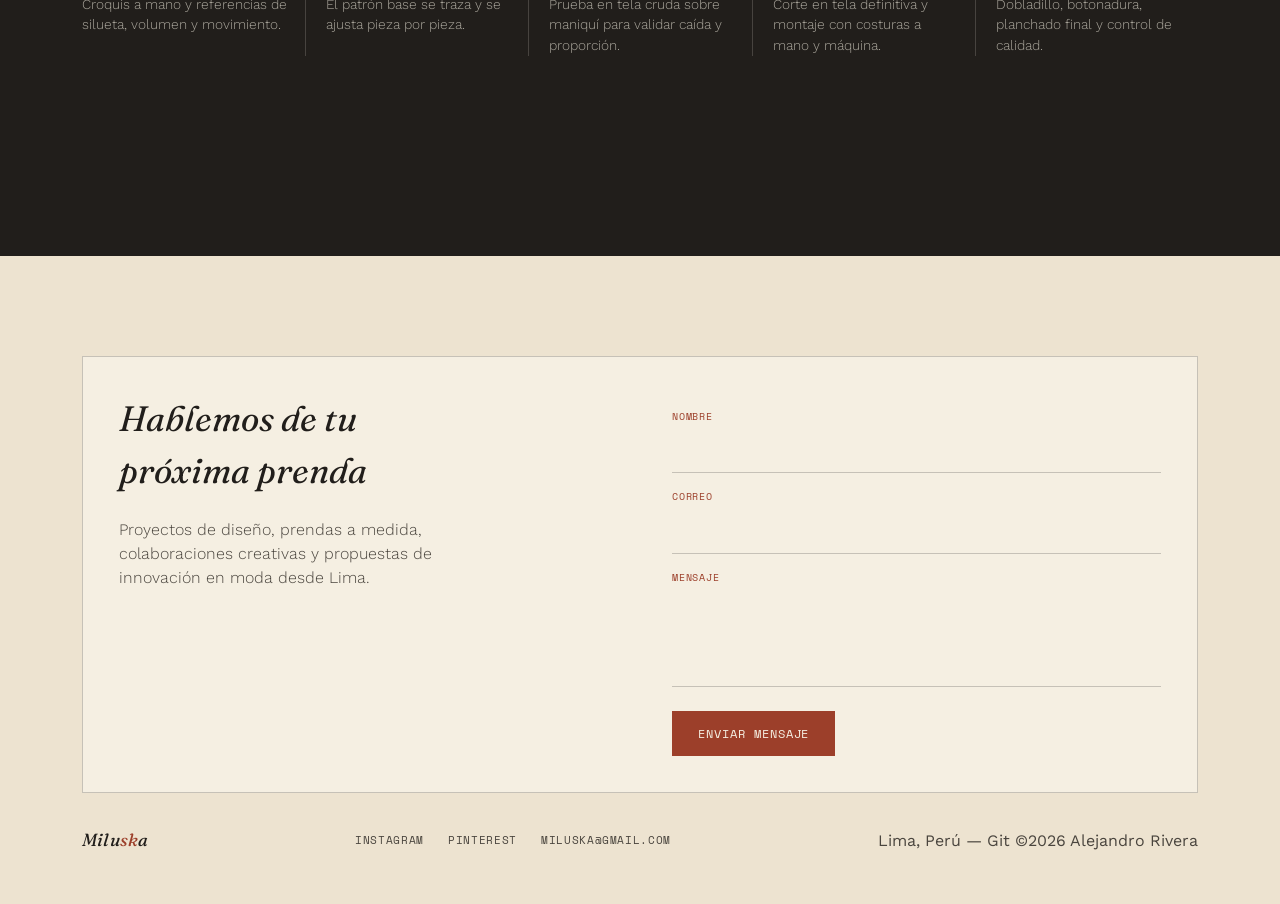
==== commit e9287426: "Update footer copyright information" ====
--- a/index.html
+++ b/index.html
@@ -140,7 +140,7 @@
           <a href="#">Pinterest</a>
           <a href="mailto:miluska@gmail.com">miluska@gmail.com</a>
         </div>
-        <span class="foot-links foot-location">Lima, Perú — ©2026 Miluska</span>
+        <span class="foot-links foot-location">Lima, Perú — Git ©2026 Alejandro Rivera</span>
       </div>
     </div>
   </footer>
--- a/style.css
+++ b/style.css
@@ -51,9 +51,25 @@
 .logo{ font-family:var(--display); font-style:italic; font-weight:450; font-size:1.5rem; letter-spacing:0.01em; }
 .logo em{ font-style:italic; color:var(--brick); }
 nav.links{ display:flex; gap:36px; align-items:center; }
-nav.links a{ font-family:var(--mono); font-size:0.72rem; text-transform:uppercase; letter-spacing:0.08em; color:var(--ink-soft); position:relative; padding-bottom:3px; }
+nav.links a{ font-family:var(--mono); font-size:0.72rem; text-transform:uppercase; letter-spacing:0.08em; color:var(--ink-soft); position:relative; padding-bottom:3px; transition:color .25s ease, transform .25s ease; }
 nav.links a::after{ content:''; position:absolute; left:0; bottom:0; height:1px; width:0; background:var(--brick); transition:width .3s ease; }
+nav.links a:hover, nav.links a:focus-visible{ color:var(--brick); transform:translateY(-3px) scale(1.06); }
 nav.links a:hover::after, nav.links a:focus-visible::after{ width:100%; }
+@media(min-width:721px){
+  nav.links{ animation:nav-links-in .8s cubic-bezier(.2,.7,.2,1) both; }
+  nav.links a{ animation:nav-link-in .55s ease both; }
+  nav.links a:nth-child(2){ animation-delay:.08s; }
+  nav.links a:nth-child(3){ animation-delay:.16s; }
+  nav.links a:nth-child(4){ animation-delay:.24s; }
+}
+@keyframes nav-link-in{
+  from{ opacity:0; transform:translateX(18px); }
+  to{ opacity:1; transform:translateY(0); }
+}
+@keyframes nav-links-in{
+  from{ opacity:0; transform:translateX(28px); }
+  to{ opacity:1; transform:translateX(0); }
+}
 .menu-btn{ display:none; background:none; border:1px solid var(--ink); border-radius:0; width:40px; height:40px; align-items:center; justify-content:center; cursor:pointer; }
 .menu-btn span, .menu-btn span::before, .menu-btn span::after{ content:''; display:block; width:18px; height:1px; background:var(--ink); position:relative; transition:.25s; }
 .menu-btn span::before{ position:absolute; top:-6px; }
@@ -76,6 +92,9 @@
 
 /* ===== 3. Estructura general de secciones ===== */
 section{ position:relative; padding:110px 0; }
+section + section{ border-top:1px solid var(--line-soft); }
+#atelier{ background:var(--paper-3); }
+#coleccion{ background:var(--paper-2); }
 .section-head{ display:flex; justify-content:space-between; align-items:flex-end; gap:24px; margin-bottom:56px; border-bottom:1px solid var(--line); padding-bottom:22px; }
 .section-num{ font-family:var(--mono); font-size:0.7rem; color:var(--brick); letter-spacing:0.1em; }
 h2.section-title{ font-family:var(--display); font-weight:300; font-style:italic; font-size:clamp(2rem, 4vw, 2.9rem); }
@@ -95,9 +114,9 @@
 .fact-value{ font-size:0.95rem; color:var(--ink-soft); font-weight:300; }
 
 /* ===== 4. Colección ===== */
-.rail-bar{ height:2px; background:var(--ink); opacity:0.75; margin-bottom:0; position:relative; }
-.garments{ display:grid; grid-template-columns:repeat(3, 1fr); gap:0; }
-.garment{ border-left:1px solid var(--line); padding:0 22px 34px; cursor:pointer; background:none; border-top:none; border-right:none; border-bottom:none; text-align:left; display:flex; flex-direction:column; position:relative; }
+.rail-bar{ height:2px; background:var(--ink); opacity:0.75; margin-bottom:28px; position:relative; }
+.garments{ display:grid; grid-template-columns:repeat(3, minmax(0, 1fr)); gap:28px; align-items:stretch; }
+.garment{ border:1px solid var(--line); padding:0 22px 28px; cursor:pointer; background:var(--paper-3); text-align:left; display:flex; flex-direction:column; position:relative; }
 .hook{ width:1px; height:26px; background:var(--line); margin:0 auto; }
 .hook-circle{ width:9px; height:9px; border-radius:50%; border:1.5px solid var(--ink); margin:0 auto; background:var(--paper); }
 .garment-figure{ padding:26px 10px 18px; transition:transform .45s cubic-bezier(.2,.7,.2,1); }
@@ -111,10 +130,10 @@
 .garment-open::after{ content:'→'; transition:transform .3s ease; }
 .garment:hover .garment-open::after, .garment:focus-visible .garment-open::after{ transform:translateX(4px); }
 @media(max-width:900px){ .garments{ grid-template-columns:repeat(2,1fr); } }
-@media(max-width:620px){ .garments{ grid-template-columns:1fr; } .garment{ border-left:none; border-top:1px solid var(--line); padding:28px 4px; } }
+@media(max-width:620px){ .garments{ grid-template-columns:1fr; gap:18px; } .garment{ padding:28px 14px; } }
 
 /* ===== 5. Proceso ===== */
-.process-strip{ background:var(--ink); color:var(--paper-3); }
+.process-strip{ background:var(--ink); color:var(--paper-3); border-top:6px solid var(--plum); }
 .process-strip .wrap{ padding-top:90px; padding-bottom:90px; }
 .process-strip .section-title{ color:var(--paper-3); }
 .process-strip .section-note{ color:rgba(245,239,226,0.65); }
@@ -129,8 +148,9 @@
 @media(max-width:560px){ .steps{ grid-template-columns:1fr; row-gap:30px; } .step{ border-left:none; padding-left:0; } }
 
 /* ===== 5. Contacto y pie de página ===== */
-footer{ padding:100px 0 50px; }
-.contact-grid{ display:grid; grid-template-columns:1fr 1fr; gap:64px; padding-bottom:70px; border-bottom:1px solid var(--line); }
+footer{ padding:100px 0 50px; box-shadow:0 -10px 24px rgba(33,30,27,0.12); }
+.contact-grid{ display:grid; grid-template-columns:1fr 1fr; gap:64px; padding:36px; border:1px solid var(--line); background:var(--paper-3); }
+.contact-intro{ padding:0; align-self:start; }
 .contact-grid h2{ font-family:var(--display); font-style:italic; font-weight:400; font-size:2.2rem; max-width:14ch; margin-bottom:20px; }
 .contact-grid p{ color:var(--ink-soft); font-weight:300; max-width:38ch; }
 form{ display:flex; flex-direction:column; gap:0; }
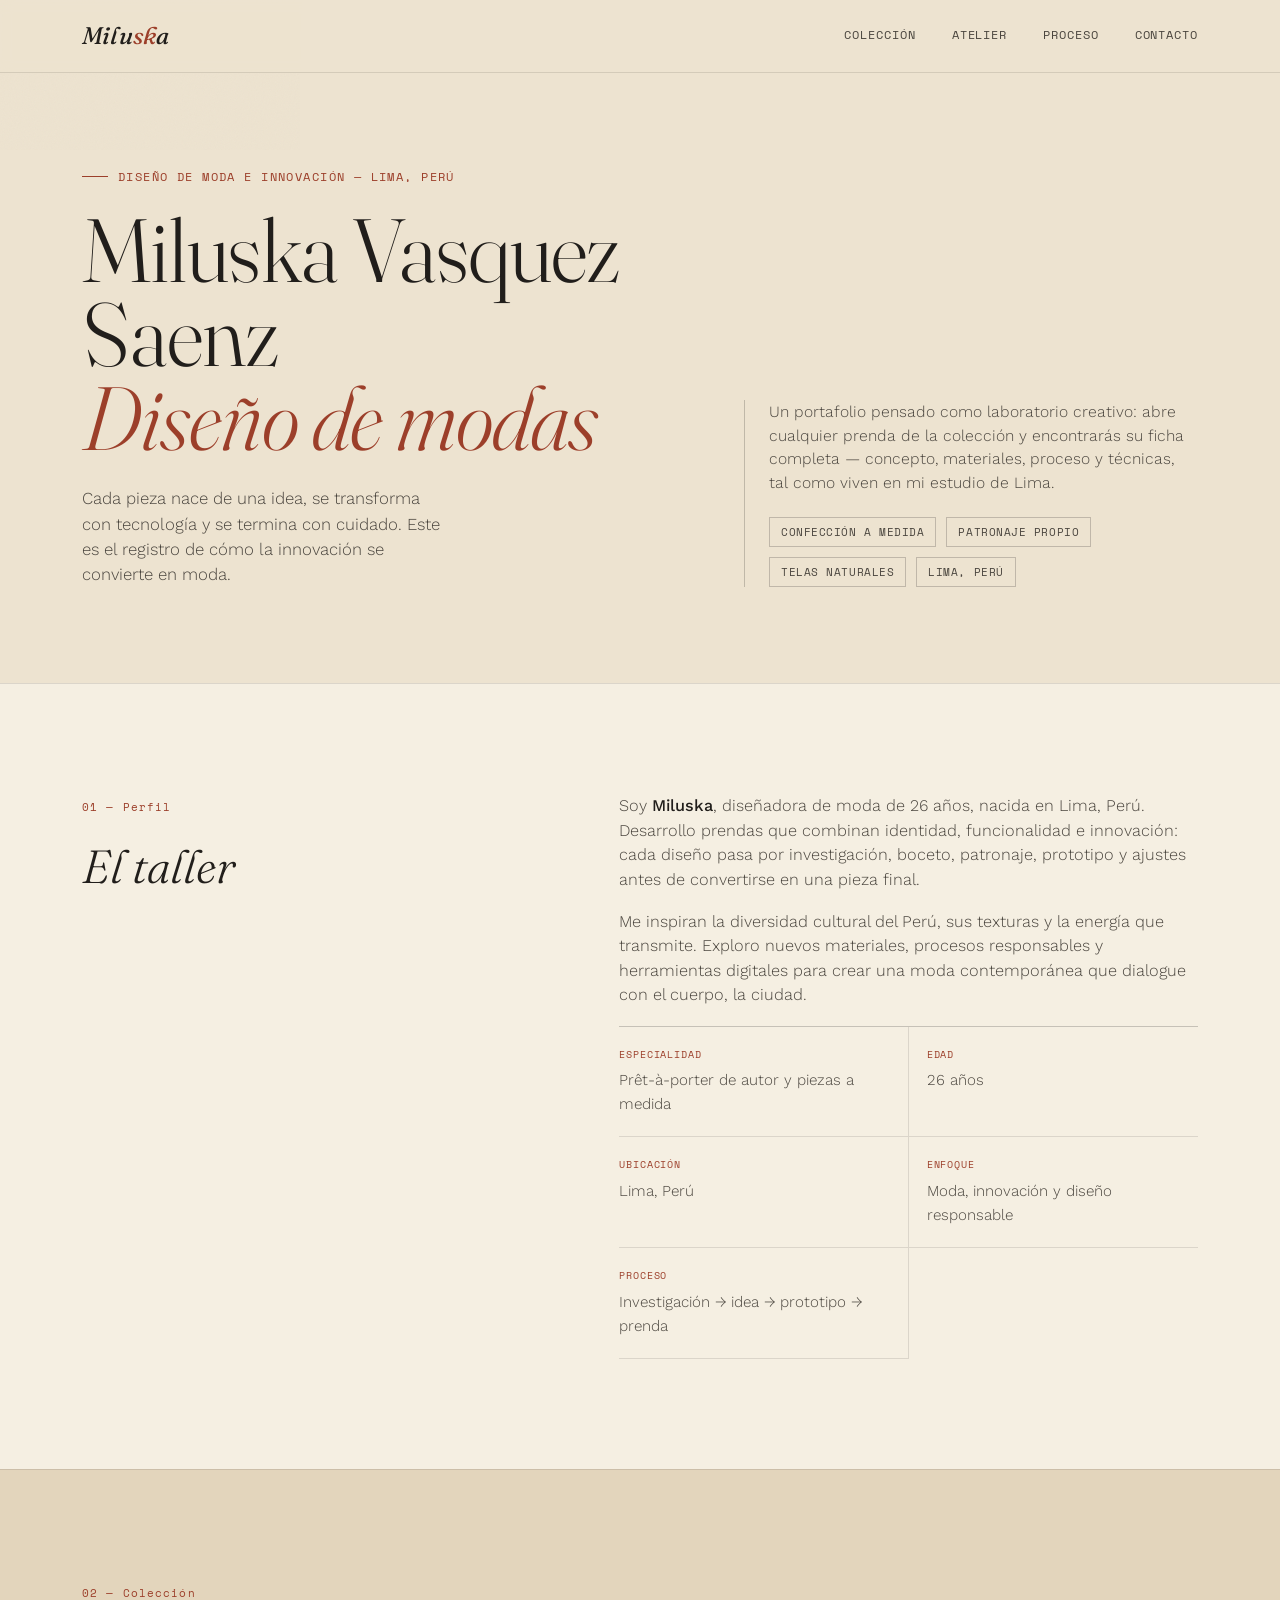
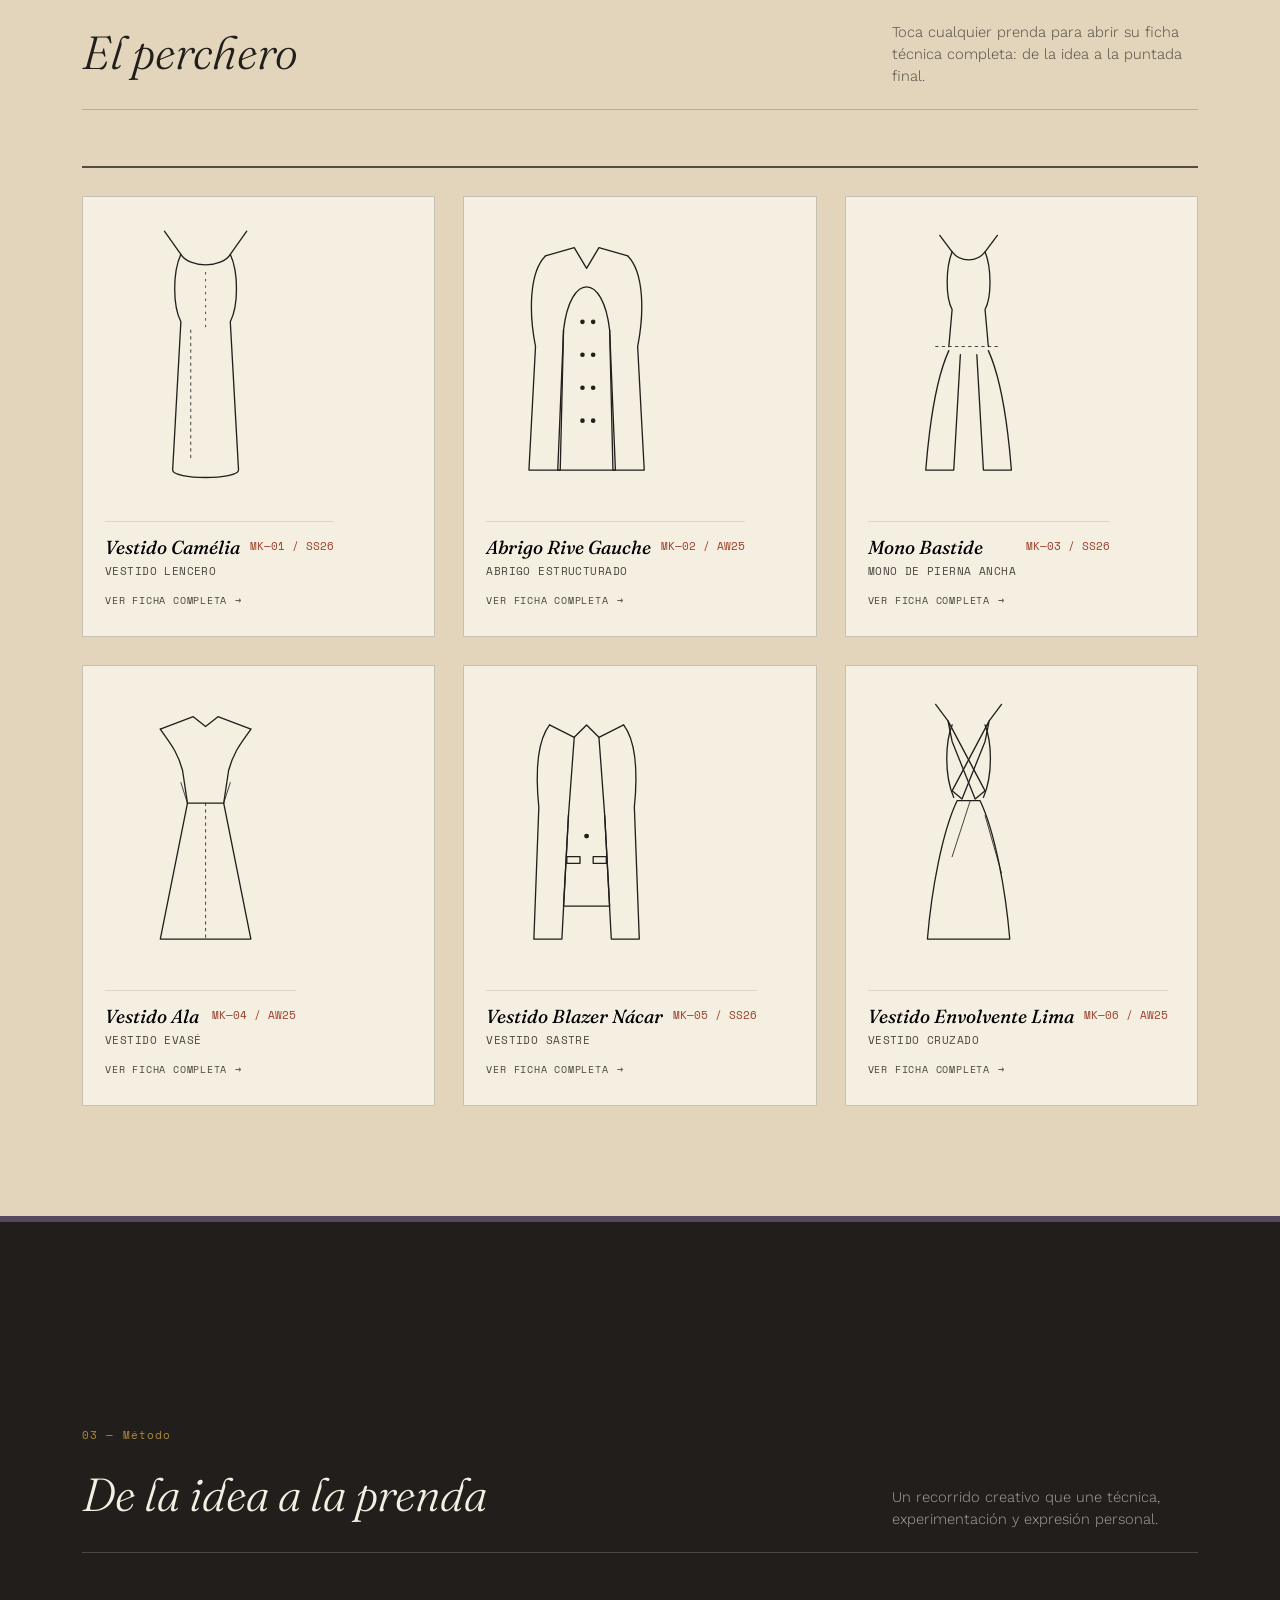
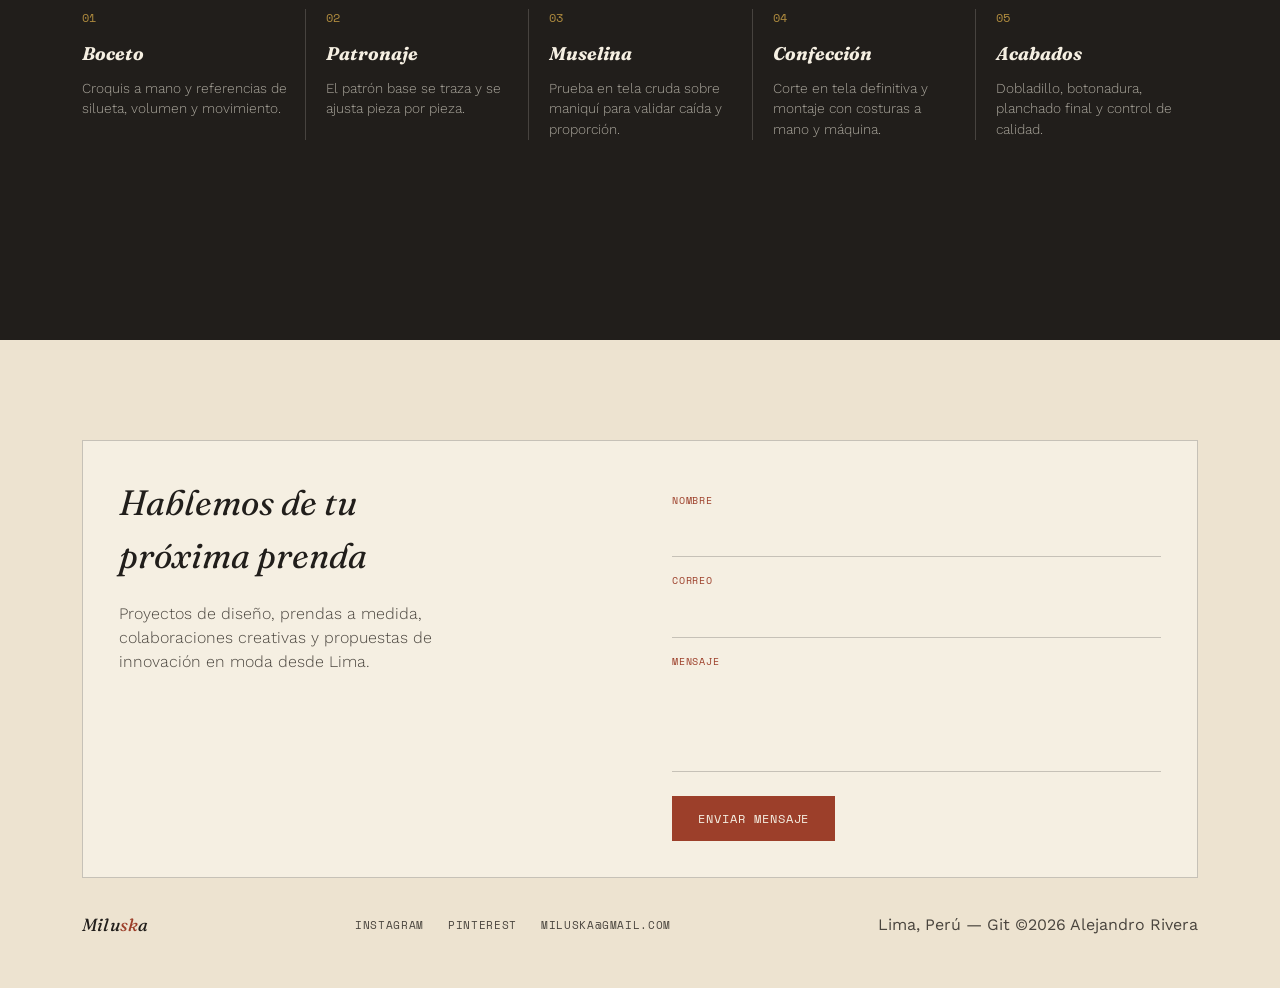
==== commit 0ba19b83: "full name" ====
--- a/index.html
+++ b/index.html
@@ -47,7 +47,7 @@
     <div class="wrap hero-grid">
       <div>
         <p class="eyebrow">Diseño de moda e innovación — Lima, Perú</p>
-        <h1 class="headline">Miluska<em>Diseño de modas</em></h1>
+        <h1 class="headline">Miluska Vasquez Saenz<em>Diseño de modas</em></h1>
         <p class="hero-sub">Cada pieza nace de una idea, se transforma con tecnología y se termina con cuidado. Este es el registro de cómo la innovación se convierte en moda.</p>
       </div>
       <div class="hero-right">
--- a/style.css
+++ b/style.css
@@ -81,7 +81,7 @@
 .eyebrow{ font-family:var(--mono); font-size:0.74rem; letter-spacing:0.12em; text-transform:uppercase; color:var(--brick); display:flex; align-items:center; gap:10px; margin-bottom:22px; }
 .eyebrow::before{ content:''; width:26px; height:1px; background:var(--brick); }
 h1.headline{ font-family:var(--display); font-weight:300; font-size:clamp(3rem, 7vw, 6.4rem); line-height:0.94; letter-spacing:-0.01em; }
-h1.headline em{ font-style:italic; font-weight:450; color:var(--brick); display:block; }
+h1.headline em{ font-style:italic; font-weight:300; color:var(--brick); display:block; }
 .hero-sub{ font-size:1.05rem; color:var(--ink-soft); max-width:36ch; margin-top:26px; font-weight:300; }
 .hero-right{ position:relative; padding-left:24px; border-left:1px solid var(--line); }
 .hero-right p{ font-size:0.98rem; color:var(--ink-soft); font-weight:300; }
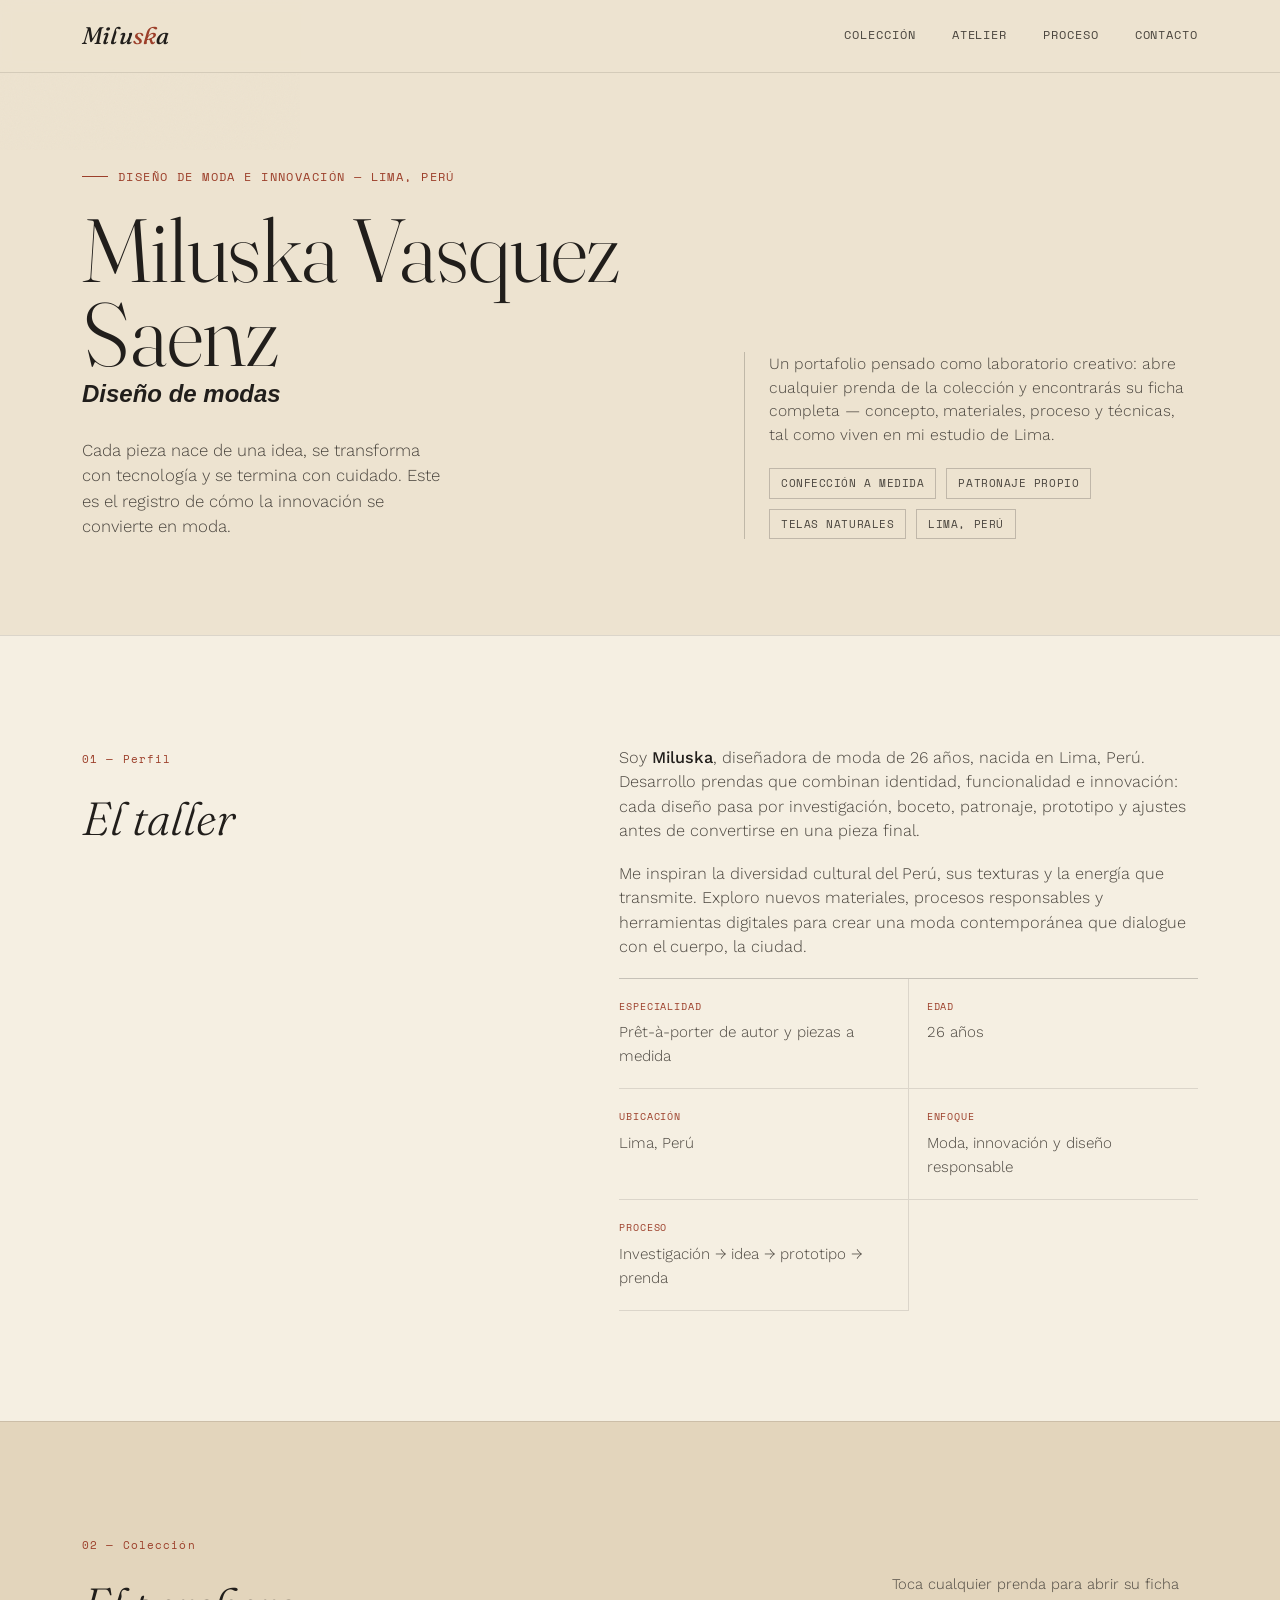
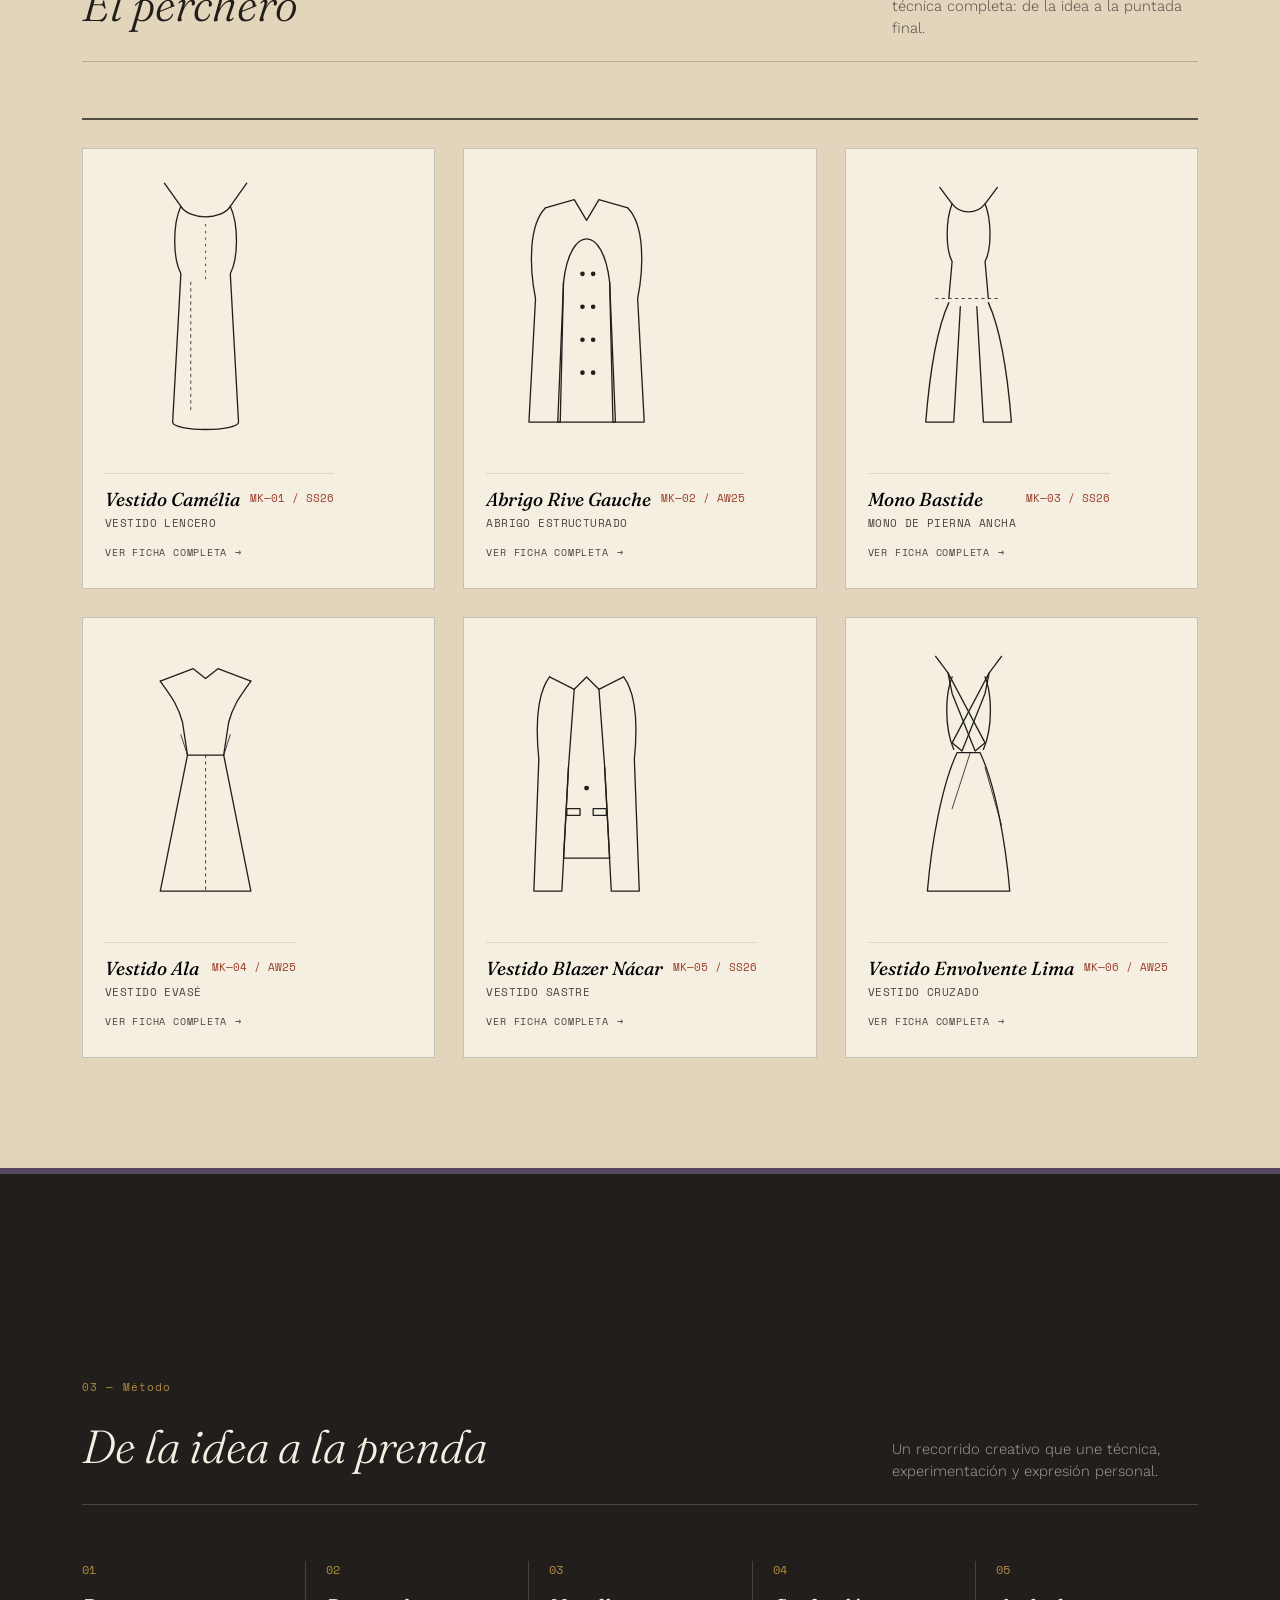
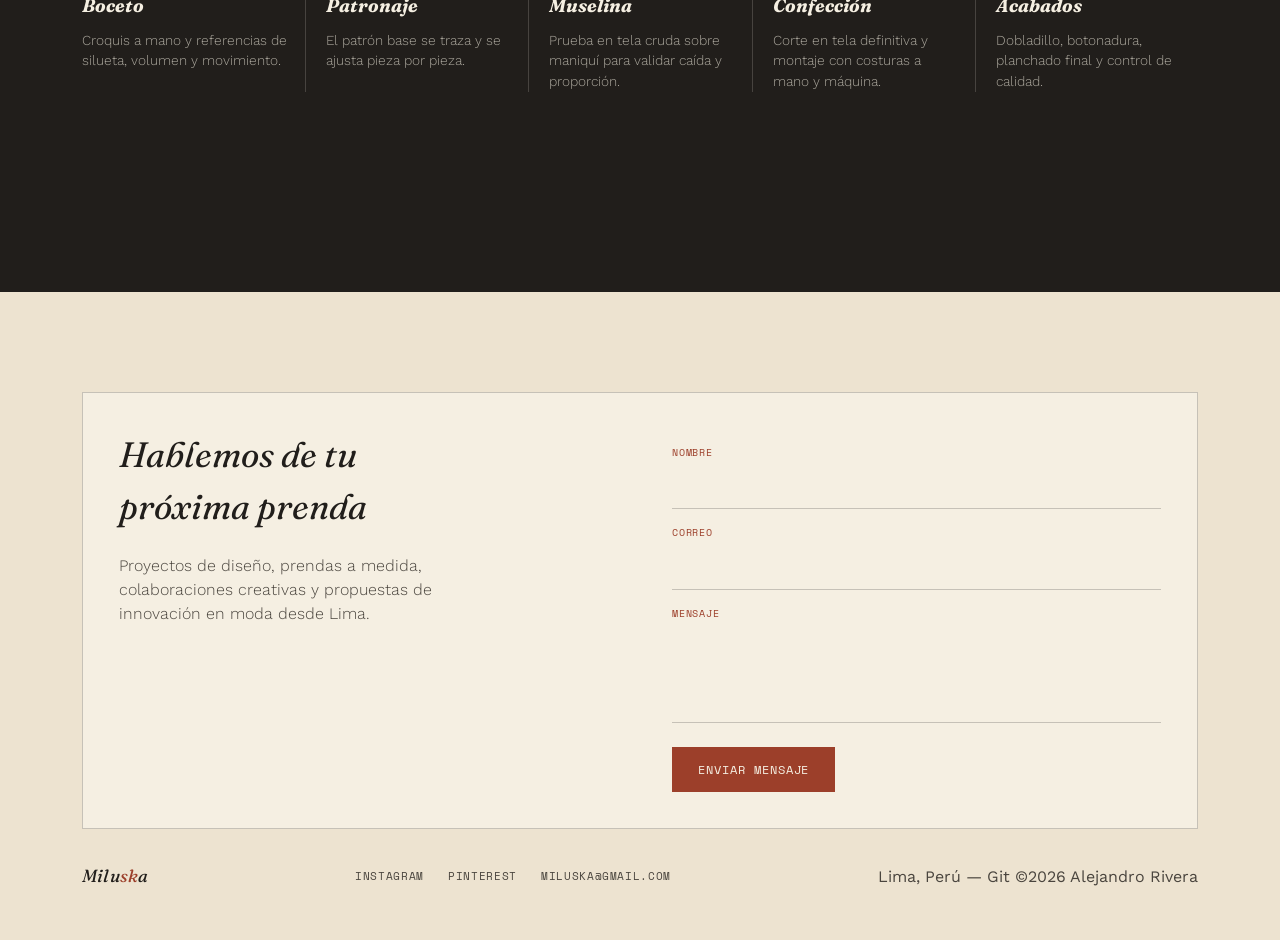
==== commit 07632668: "Update headline and add subheadline in index.html" ====
--- a/index.html
+++ b/index.html
@@ -47,7 +47,8 @@
     <div class="wrap hero-grid">
       <div>
         <p class="eyebrow">Diseño de moda e innovación — Lima, Perú</p>
-        <h1 class="headline">Miluska Vasquez Saenz<em>Diseño de modas</em></h1>
+        <h1 class="headline">Miluska Vasquez Saenz</h1>
+        <h2><em>Diseño de modas</em></h2>
         <p class="hero-sub">Cada pieza nace de una idea, se transforma con tecnología y se termina con cuidado. Este es el registro de cómo la innovación se convierte en moda.</p>
       </div>
       <div class="hero-right">
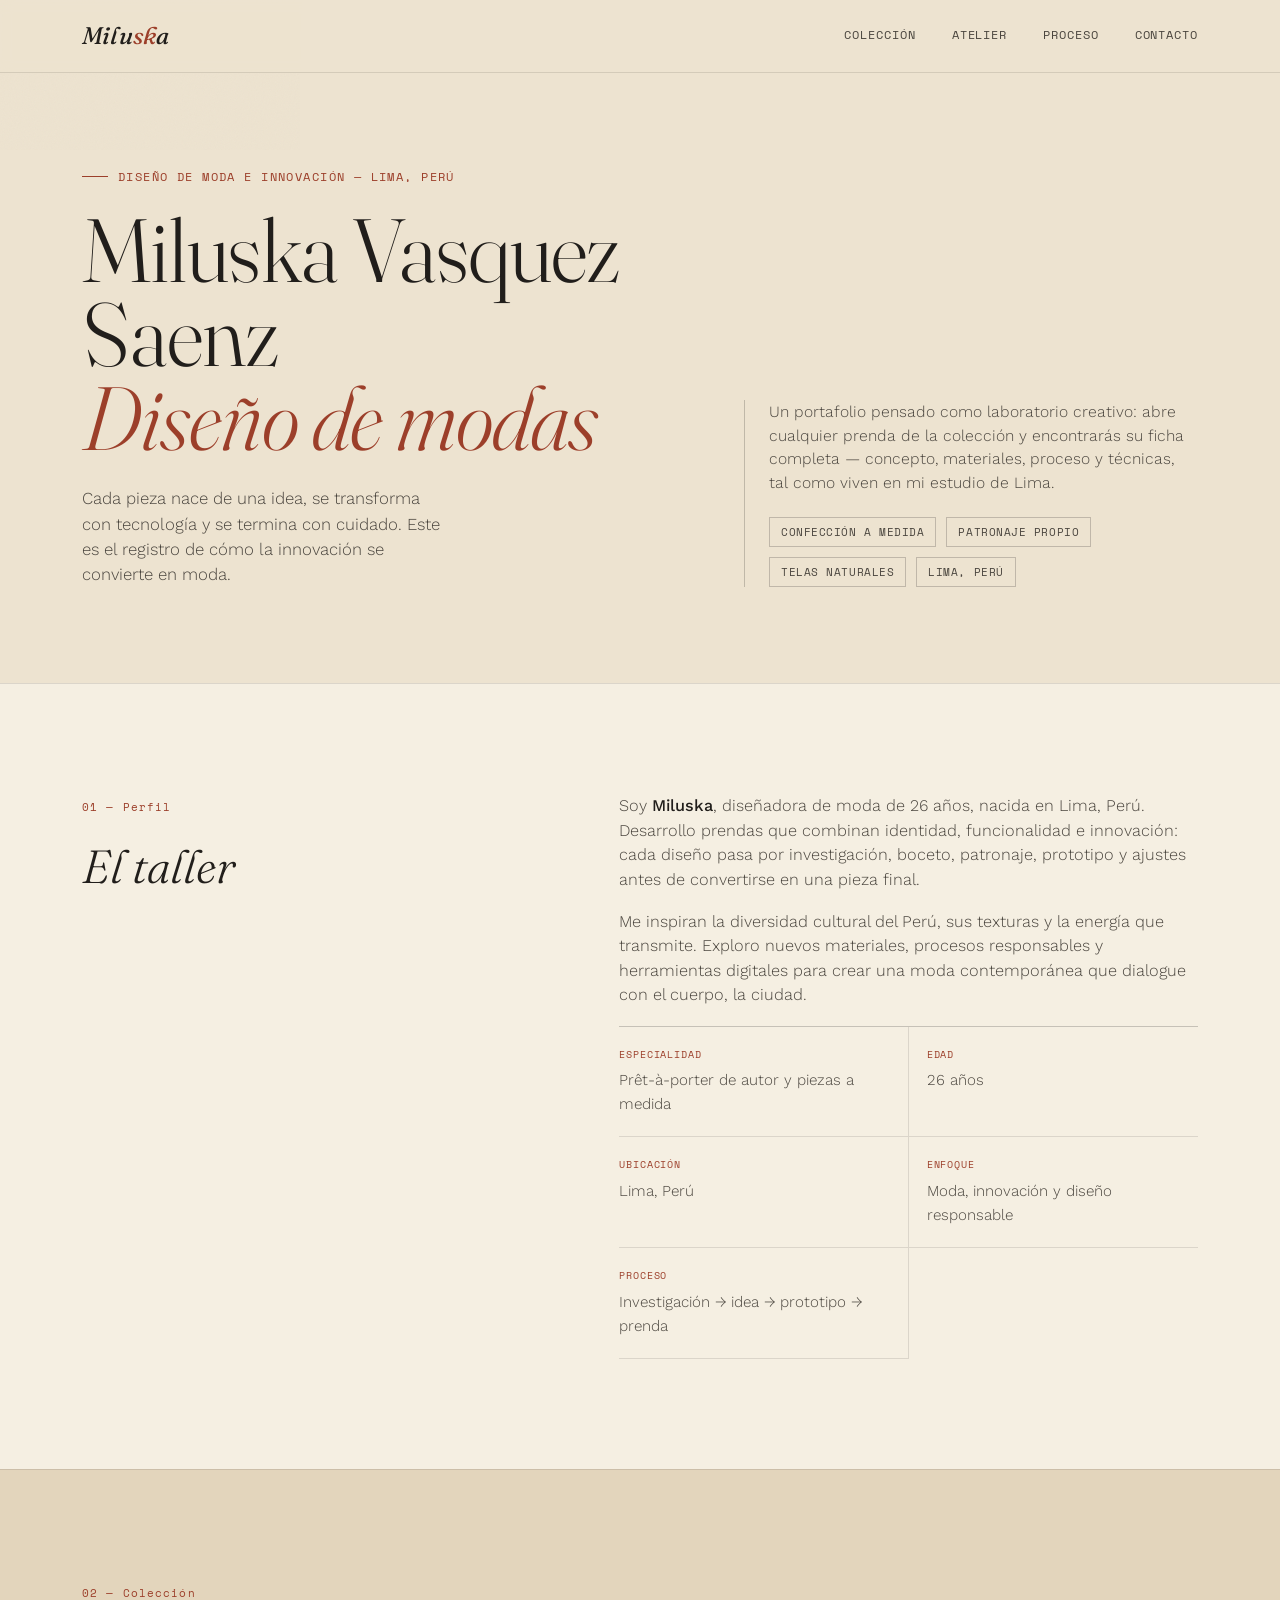
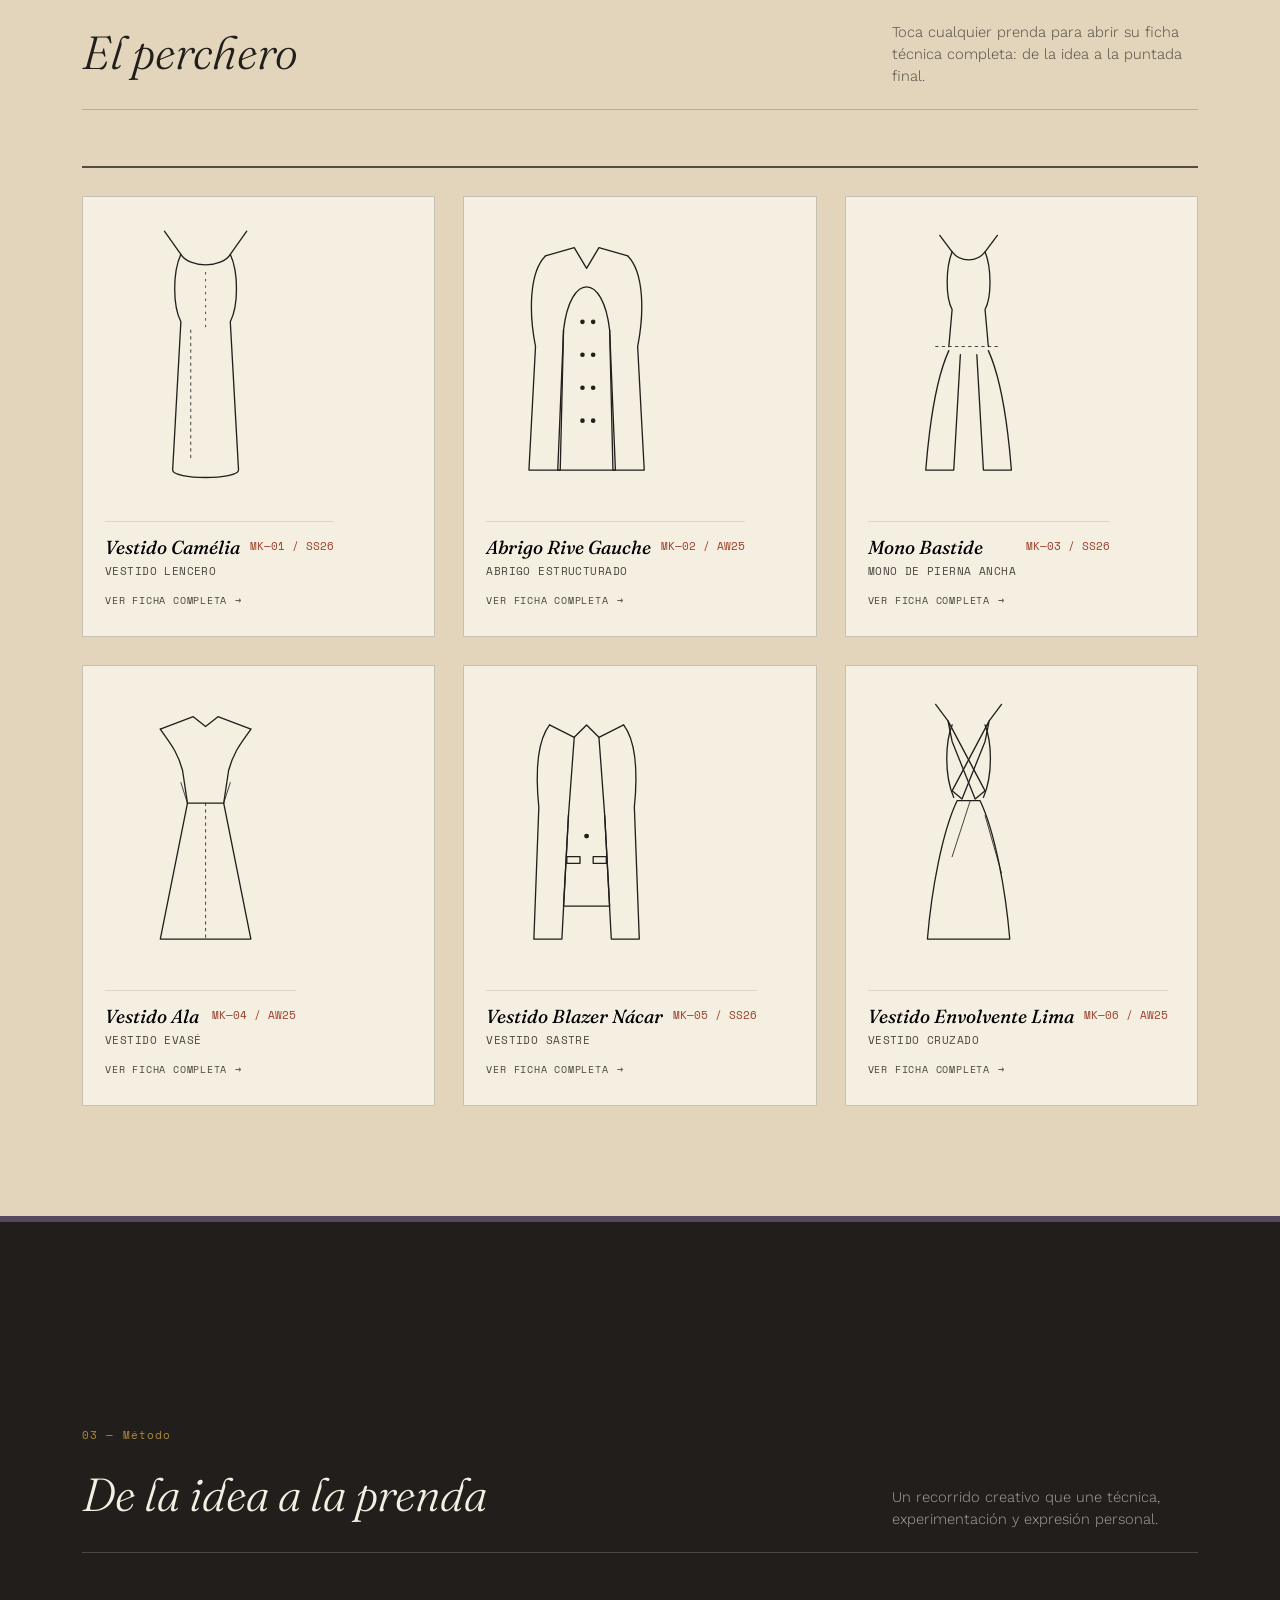
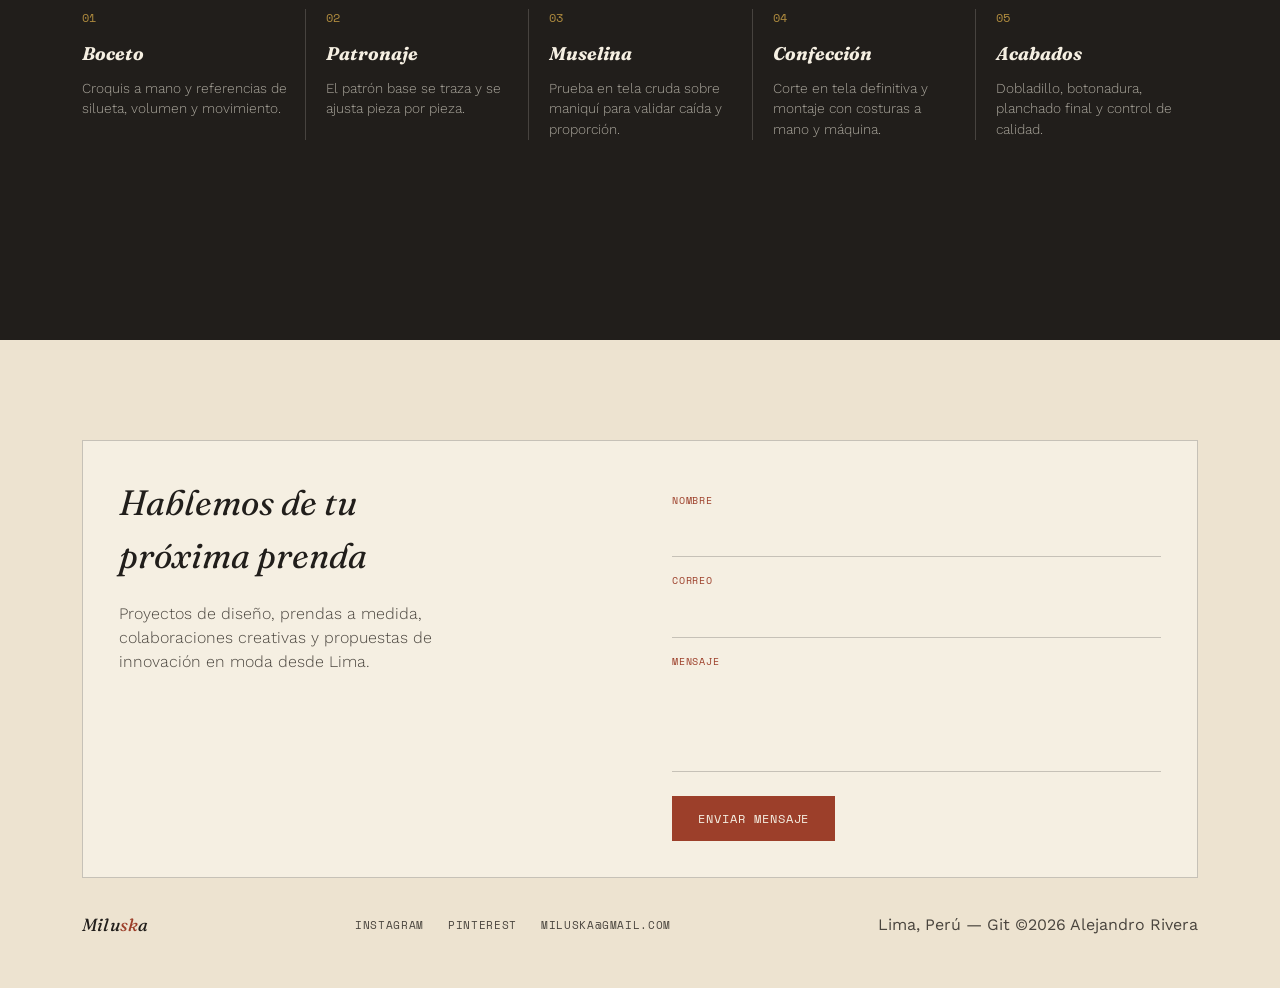
==== commit 98102b5c: "Combine headline and subheading in h1 element" ====
--- a/index.html
+++ b/index.html
@@ -47,8 +47,7 @@
     <div class="wrap hero-grid">
       <div>
         <p class="eyebrow">Diseño de moda e innovación — Lima, Perú</p>
-        <h1 class="headline">Miluska Vasquez Saenz</h1>
-        <h2><em>Diseño de modas</em></h2>
+        <h1 class="headline">Miluska Vasquez Saenz<em>Diseño de modas</em></h1>
         <p class="hero-sub">Cada pieza nace de una idea, se transforma con tecnología y se termina con cuidado. Este es el registro de cómo la innovación se convierte en moda.</p>
       </div>
       <div class="hero-right">
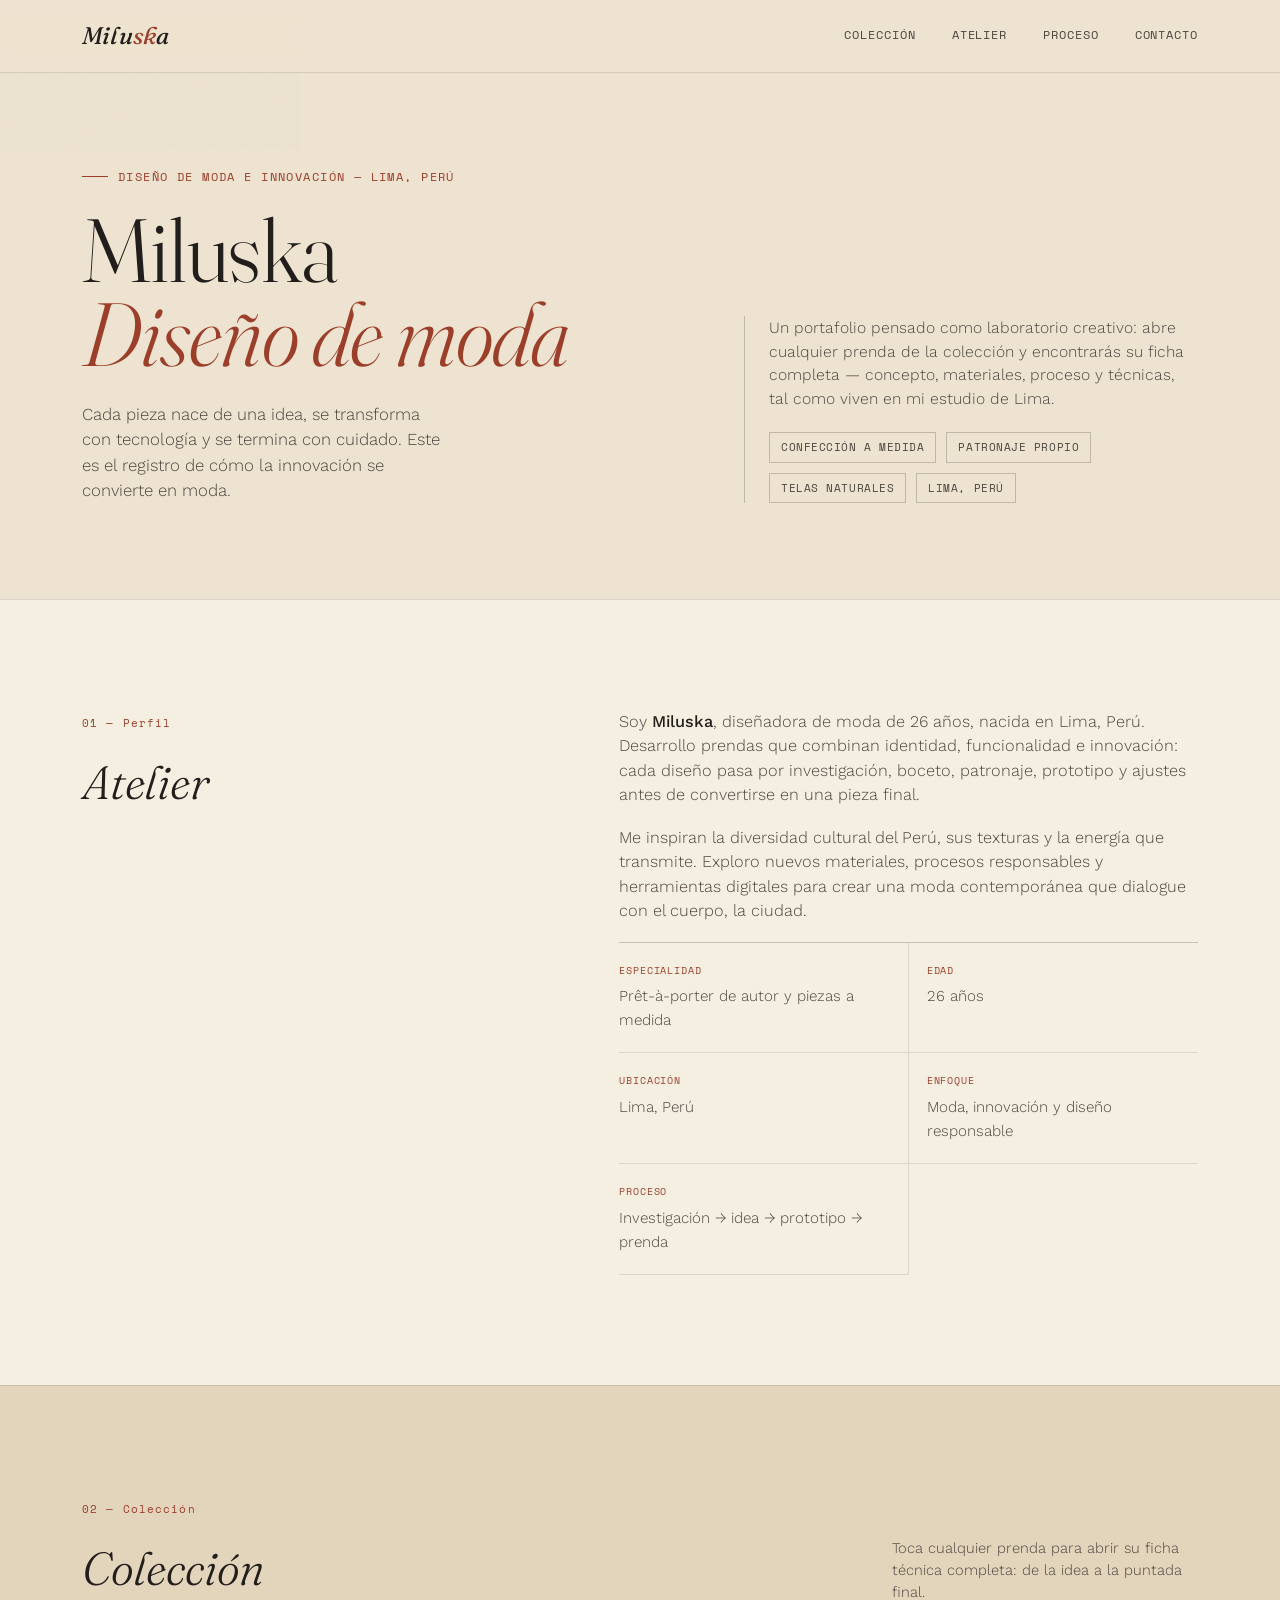
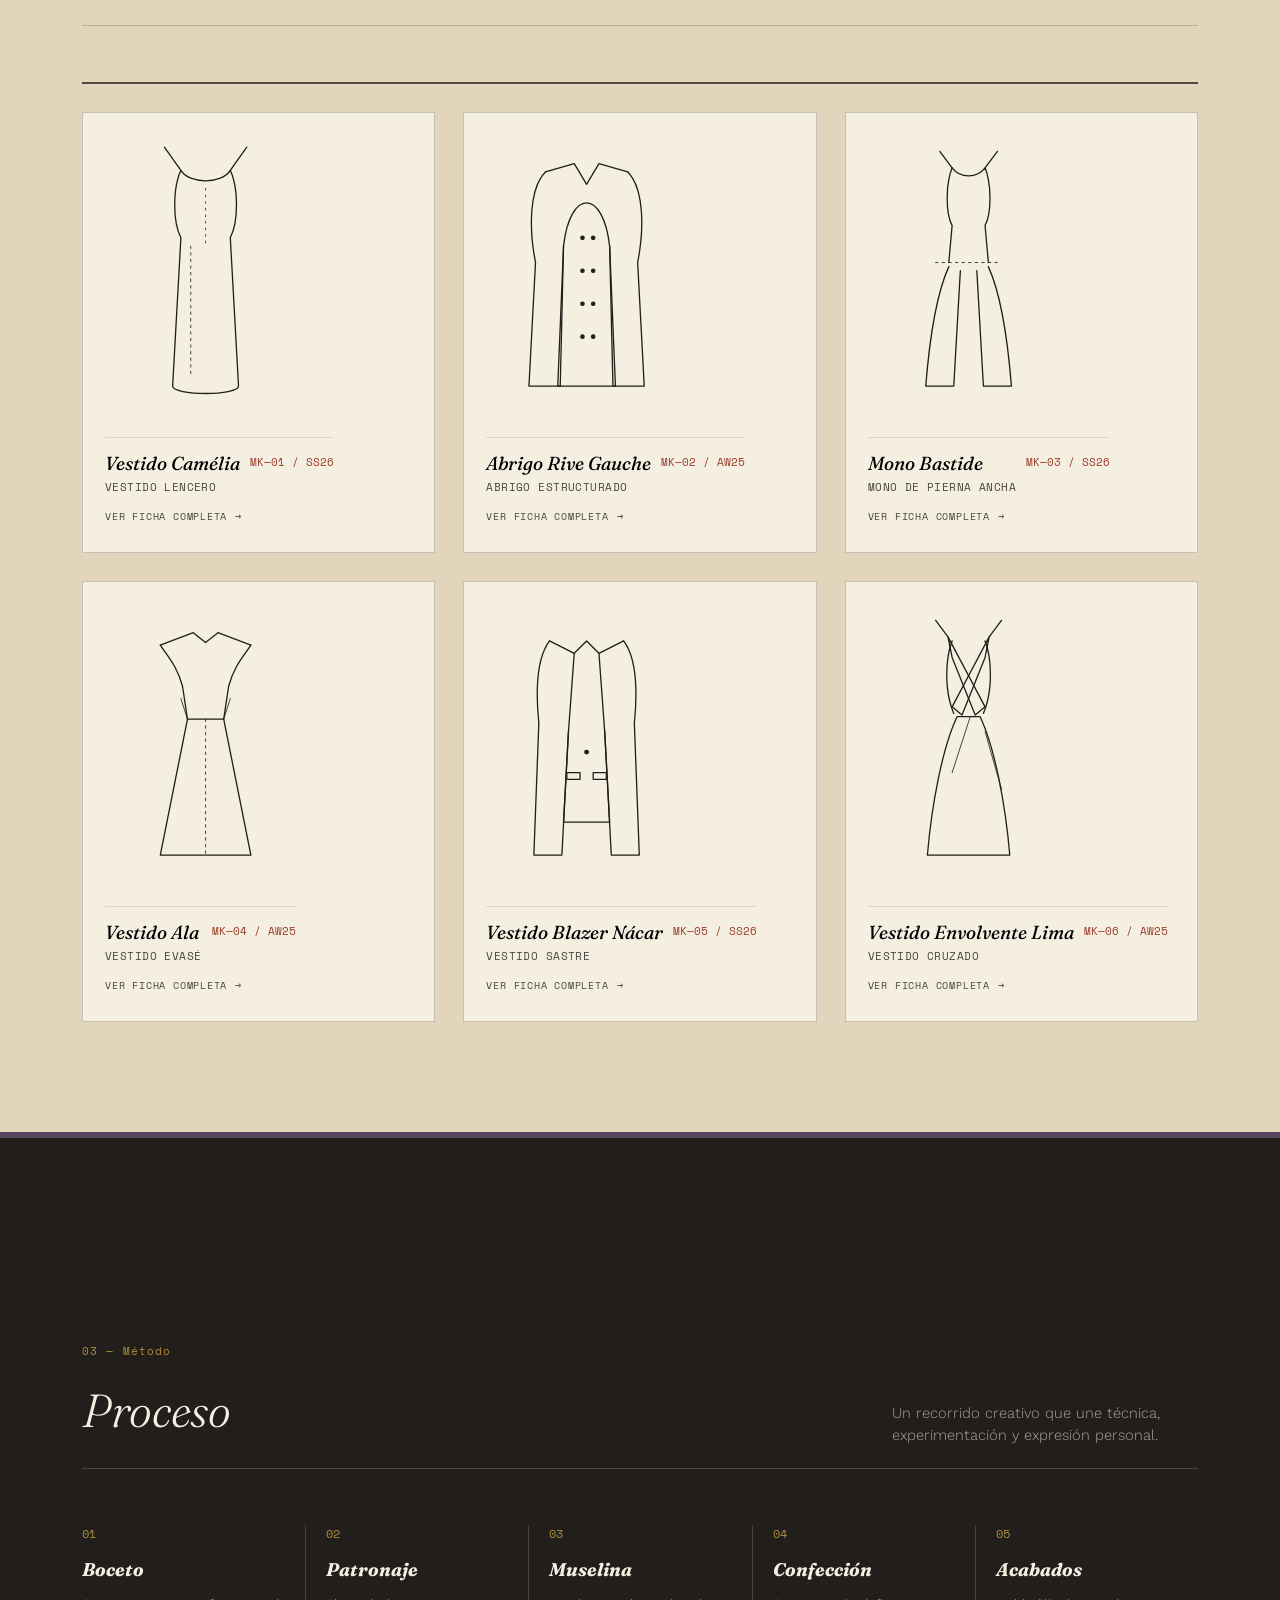
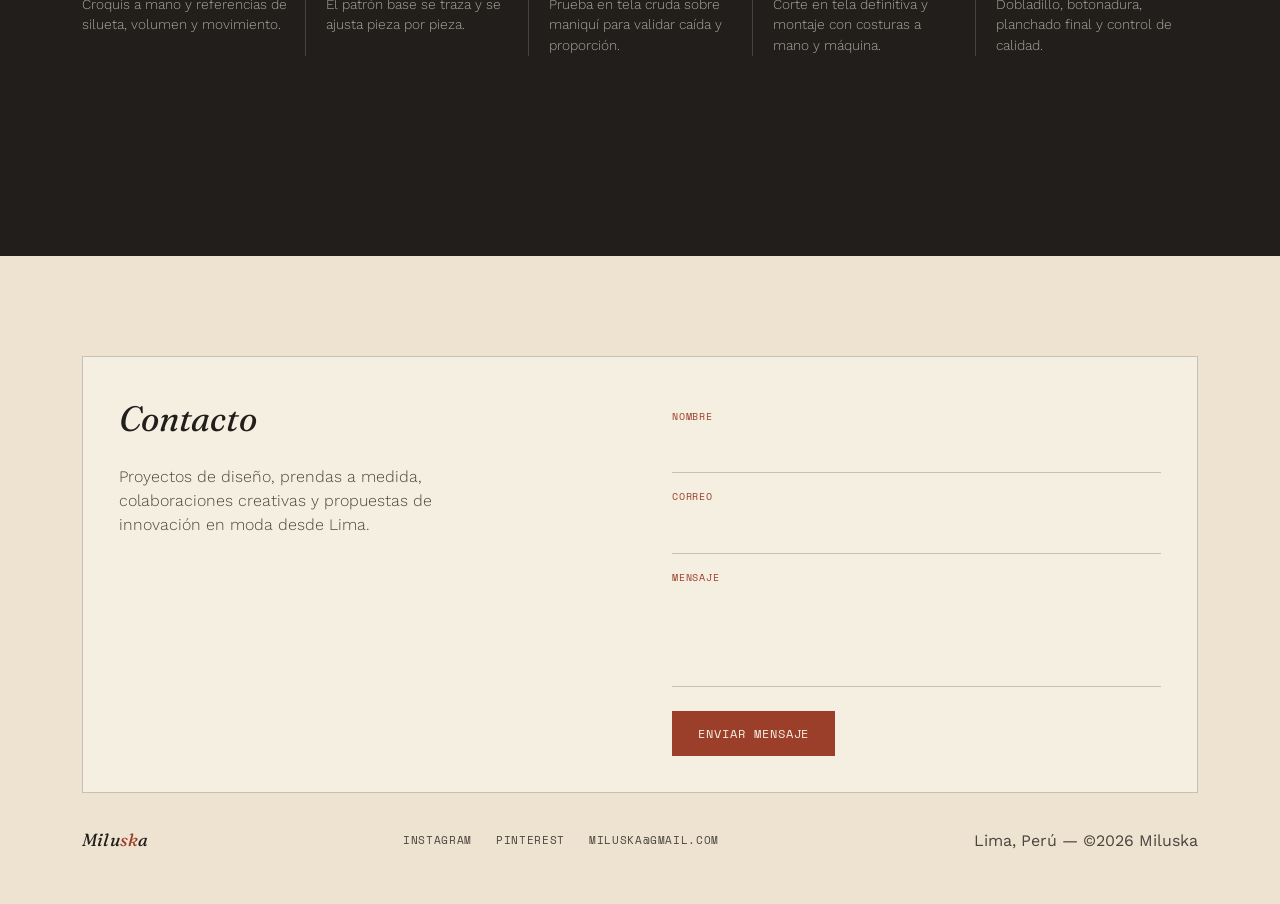
==== commit fc01bcbf: "uptade v2.57" ====
--- a/index.html
+++ b/index.html
@@ -47,7 +47,7 @@
     <div class="wrap hero-grid">
       <div>
         <p class="eyebrow">Diseño de moda e innovación — Lima, Perú</p>
-        <h1 class="headline">Miluska Vasquez Saenz<em>Diseño de modas</em></h1>
+        <h1 class="headline"><span>Miluska</span><em>Diseño de moda</em></h1>
         <p class="hero-sub">Cada pieza nace de una idea, se transforma con tecnología y se termina con cuidado. Este es el registro de cómo la innovación se convierte en moda.</p>
       </div>
       <div class="hero-right">
@@ -64,10 +64,10 @@
 
   <!-- Perfil de Miluska -->
   <section id="atelier">
-    <div class="wrap about-grid">
+    <div class="wrap about-grid reveal">
       <div>
         <span class="section-num">01 — Perfil</span>
-        <h2 class="section-title section-title-spaced">El taller</h2>
+        <h2 class="section-title section-title-spaced">Atelier</h2>
       </div>
       <div>
         <p>Soy <strong>Miluska</strong>, diseñadora de moda de 26 años, nacida en Lima, Perú. Desarrollo prendas que combinan identidad, funcionalidad e innovación: cada diseño pasa por investigación, boceto, patronaje, prototipo y ajustes antes de convertirse en una pieza final.</p>
@@ -86,10 +86,10 @@
   <!-- Colección de prendas -->
   <section id="coleccion">
     <div class="wrap">
-      <div class="section-head">
+      <div class="section-head reveal">
         <div>
           <span class="section-num">02 — Colección</span>
-          <h2 class="section-title section-title-spaced">El perchero</h2>
+          <h2 class="section-title section-title-spaced">Colección</h2>
         </div>
         <p class="section-note">Toca cualquier prenda para abrir su ficha técnica completa: de la idea a la puntada final.</p>
       </div>
@@ -101,10 +101,10 @@
   <!-- Método de trabajo -->
   <section class="process-strip" id="proceso">
     <div class="wrap">
-      <div class="section-head">
+      <div class="section-head reveal">
         <div>
           <span class="section-num section-num-gold">03 — Método</span>
-          <h2 class="section-title section-title-spaced">De la idea a la prenda</h2>
+          <h2 class="section-title section-title-spaced">Proceso</h2>
         </div>
         <p class="section-note">Un recorrido creativo que une técnica, experimentación y expresión personal.</p>
       </div>
@@ -121,9 +121,9 @@
   <!-- Contacto y pie de página -->
   <footer id="contacto">
     <div class="wrap">
-      <div class="contact-grid">
+      <div class="contact-grid reveal">
         <div class="contact-intro">
-          <h2>Hablemos de tu próxima prenda</h2>
+          <h2>Contacto</h2>
           <p>Proyectos de diseño, prendas a medida, colaboraciones creativas y propuestas de innovación en moda desde Lima.</p>
         </div>
         <form onsubmit="event.preventDefault(); alert('Gracias — este formulario es una maqueta. Conéctalo a tu correo o servicio favorito.');">
@@ -140,7 +140,7 @@
           <a href="#">Pinterest</a>
           <a href="mailto:miluska@gmail.com">miluska@gmail.com</a>
         </div>
-        <span class="foot-links foot-location">Lima, Perú — Git ©2026 Alejandro Rivera</span>
+        <span class="foot-links foot-location">Lima, Perú — ©2026 Miluska</span>
       </div>
     </div>
   </footer>
@@ -413,6 +413,21 @@
   mobileMenu.classList.remove('open');
   menuBtn.setAttribute('aria-expanded','false');
 }));
+
+/* ---------------- animaciones al hacer scroll ---------------- */
+const revealItems = document.querySelectorAll('.reveal, .garment, .step');
+const revealObserver = new IntersectionObserver(entries => {
+  entries.forEach(entry => {
+    if(!entry.isIntersecting) return;
+    entry.target.classList.add('is-visible');
+    revealObserver.unobserve(entry.target);
+  });
+}, { threshold:0.15 });
+
+revealItems.forEach(item => {
+  item.classList.add('reveal');
+  revealObserver.observe(item);
+});
 </script>
 
 </body>
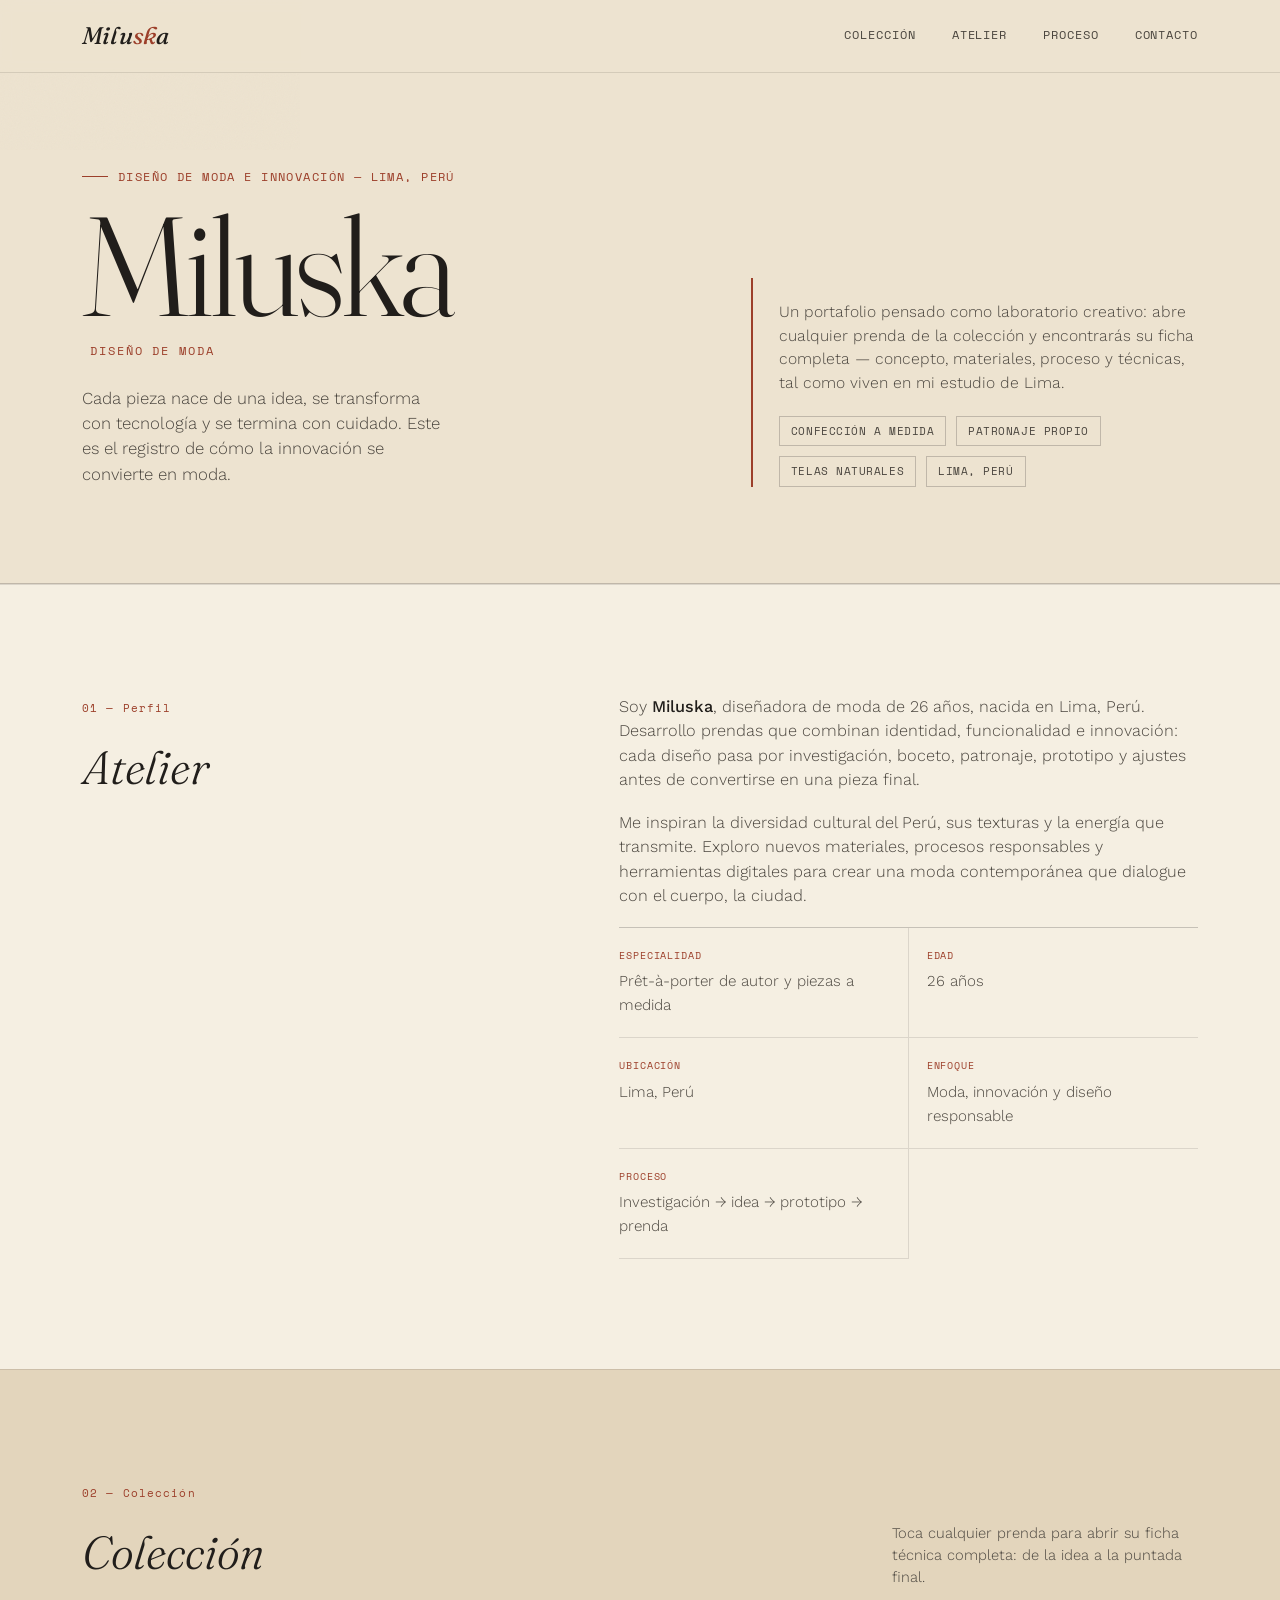
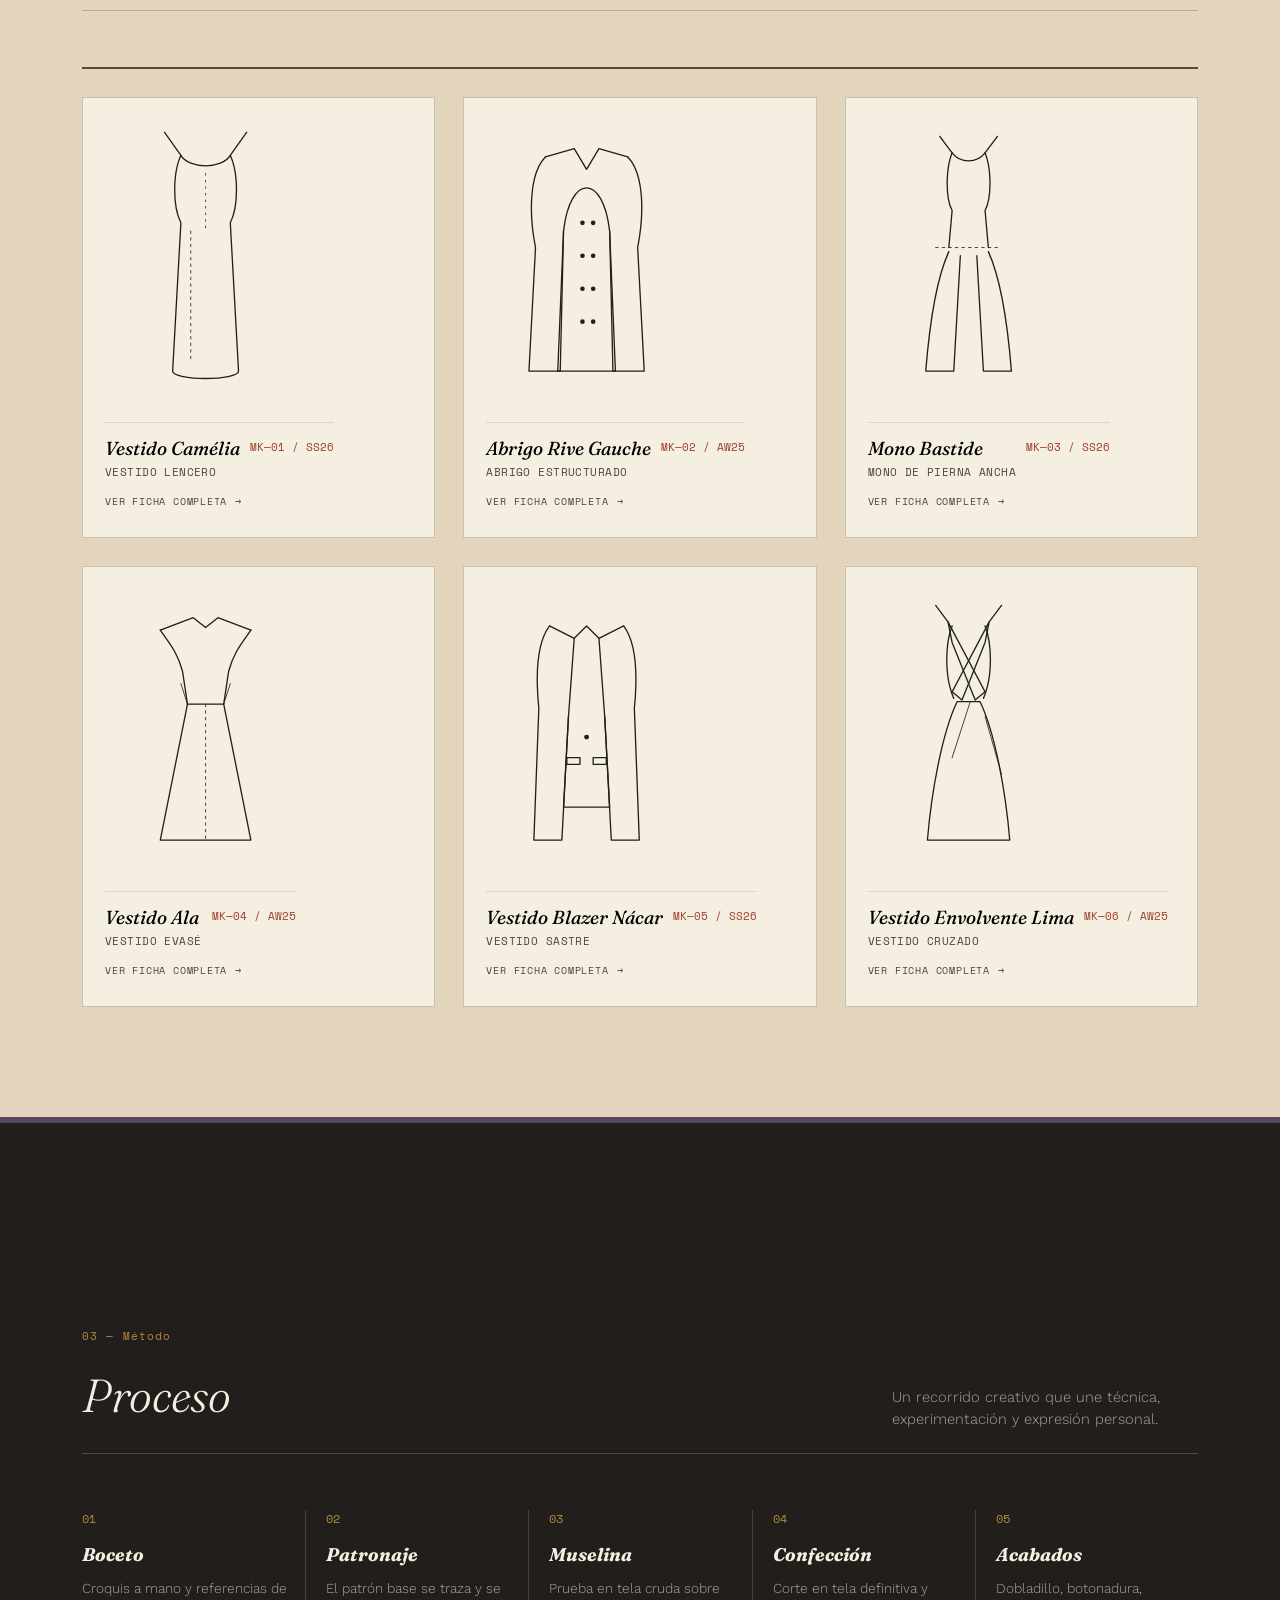
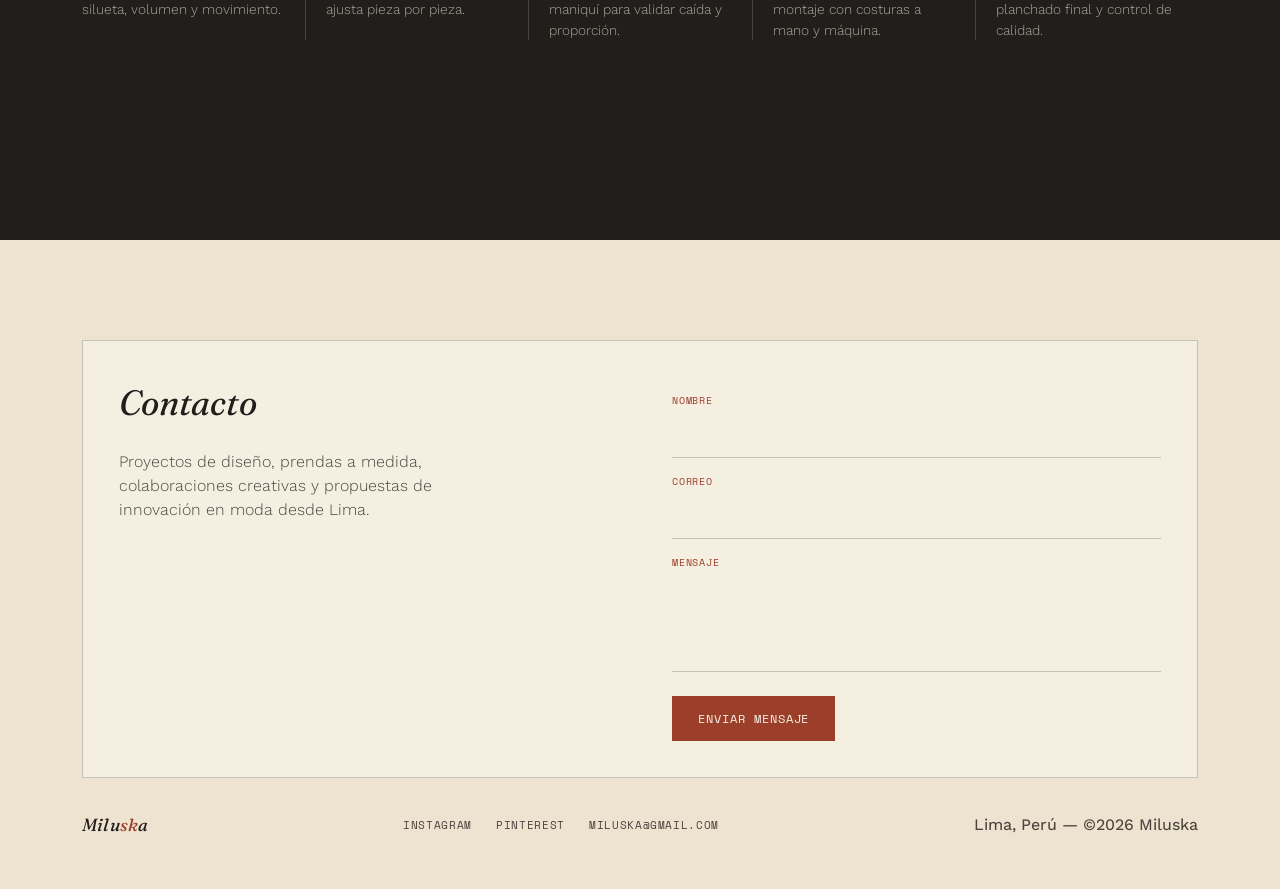
==== commit 41b48ccb: "Uptade v2.59" ====
--- a/index.html
+++ b/index.html
@@ -7,7 +7,7 @@
 <link rel="preconnect" href="https://fonts.googleapis.com">
 <link rel="preconnect" href="https://fonts.gstatic.com" crossorigin>
 <link href="https://fonts.googleapis.com/css2?family=Fraunces:ital,opsz,wght@0,9..144,300;0,9..144,450;0,9..144,600;1,9..144,400;1,9..144,500&family=Work+Sans:wght@300;400;500;600&family=Space+Mono:wght@400;700&display=swap" rel="stylesheet">
-<link rel="stylesheet" href="style.css">
+<link rel="stylesheet" href="style.css?v=3">
 </head>
 <body>
 
@@ -47,7 +47,7 @@
     <div class="wrap hero-grid">
       <div>
         <p class="eyebrow">Diseño de moda e innovación — Lima, Perú</p>
-        <h1 class="headline"><span>Miluska</span><em>Diseño de moda</em></h1>
+        <h1 class="headline"><span>Miluska</span><em class="hero-title-subtitle">Diseño de moda</em></h1>
         <p class="hero-sub">Cada pieza nace de una idea, se transforma con tecnología y se termina con cuidado. Este es el registro de cómo la innovación se convierte en moda.</p>
       </div>
       <div class="hero-right">
--- a/style.css
+++ b/style.css
@@ -34,8 +34,8 @@
 }
 
 body{
-  background:var(--paper); color:var(--ink); font-family:var(--body); font-weight:400;
-  line-height:1.5; -webkit-font-smoothing:antialiased; overflow-x:hidden;
+  background:var(--paper); color:var(--ink); font-family:var(--body); font-weight:450;
+  line-height:1.5; -webkit-font-smoothing:antialiased; overflow-x:hidden; 
 }
 a{ color:inherit; text-decoration:none; }
 img,svg{ display:block; max-width:100%; }
@@ -76,14 +76,15 @@
 .menu-btn span::after{ position:absolute; top:6px; }
 
 /* ===== 3. Presentación ===== */
-.hero{ position:relative; padding:168px 0 96px; overflow:hidden; }
-.hero-grid{ display:grid; grid-template-columns:1.15fr 0.85fr; gap:48px; align-items:end; }
+.hero{ position:relative; padding:168px 0 96px; overflow:hidden; border-bottom:1px solid var(--line); }
+.hero-grid{ display:grid; grid-template-columns:1.15fr 0.85fr; gap:64px; align-items:end; }
 .eyebrow{ font-family:var(--mono); font-size:0.74rem; letter-spacing:0.12em; text-transform:uppercase; color:var(--brick); display:flex; align-items:center; gap:10px; margin-bottom:22px; }
 .eyebrow::before{ content:''; width:26px; height:1px; background:var(--brick); }
-h1.headline{ font-family:var(--display); font-weight:300; font-size:clamp(3rem, 7vw, 6.4rem); line-height:0.94; letter-spacing:-0.01em; }
-h1.headline em{ font-style:italic; font-weight:300; color:var(--brick); display:block; }
+h1.headline{ font-family:var(--display); font-weight:300; font-size:clamp(4.5rem, 11vw, 10rem); line-height:0.82; letter-spacing:-0.035em; }
+h1.headline span{ display:block; }
+h1.headline em.hero-title-subtitle{ display:block; width:max-content; max-width:100%; margin:20px 0 0 8px; color:var(--brick); font-family:var(--mono); font-size:12px; font-style:normal; font-weight:400; letter-spacing:0.16em; line-height:1.4; text-transform:uppercase; }
 .hero-sub{ font-size:1.05rem; color:var(--ink-soft); max-width:36ch; margin-top:26px; font-weight:300; }
-.hero-right{ position:relative; padding-left:24px; border-left:1px solid var(--line); }
+.hero-right{ position:relative; padding:22px 0 0 26px; border-left:2px solid var(--brick); }
 .hero-right p{ font-size:0.98rem; color:var(--ink-soft); font-weight:300; }
 .hero-tags{ display:flex; flex-wrap:wrap; gap:10px; margin-top:22px; }
 .tag{ font-family:var(--mono); font-size:0.68rem; letter-spacing:0.05em; text-transform:uppercase; border:1px solid var(--line); padding:6px 11px; color:var(--ink-soft); }
@@ -93,6 +94,19 @@
 /* ===== 3. Estructura general de secciones ===== */
 section{ position:relative; padding:110px 0; }
 section + section{ border-top:1px solid var(--line-soft); }
+.reveal{ opacity:0; transform:translateY(28px); transition:opacity .75s ease, transform .75s cubic-bezier(.2,.7,.2,1); }
+.reveal.is-visible{ opacity:1; transform:translateY(0); }
+.garment.reveal:nth-child(2){ transition-delay:.08s; }
+.garment.reveal:nth-child(3){ transition-delay:.16s; }
+.garment.reveal:nth-child(4){ transition-delay:.08s; }
+.garment.reveal:nth-child(5){ transition-delay:.16s; }
+.step.reveal:nth-child(2){ transition-delay:.08s; }
+.step.reveal:nth-child(3){ transition-delay:.16s; }
+.step.reveal:nth-child(4){ transition-delay:.24s; }
+.step.reveal:nth-child(5){ transition-delay:.32s; }
+@media (prefers-reduced-motion: reduce){
+  .reveal{ opacity:1; transform:none; transition:none; }
+}
 #atelier{ background:var(--paper-3); }
 #coleccion{ background:var(--paper-2); }
 .section-head{ display:flex; justify-content:space-between; align-items:flex-end; gap:24px; margin-bottom:56px; border-bottom:1px solid var(--line); padding-bottom:22px; }
@@ -116,7 +130,8 @@
 /* ===== 4. Colección ===== */
 .rail-bar{ height:2px; background:var(--ink); opacity:0.75; margin-bottom:28px; position:relative; }
 .garments{ display:grid; grid-template-columns:repeat(3, minmax(0, 1fr)); gap:28px; align-items:stretch; }
-.garment{ border:1px solid var(--line); padding:0 22px 28px; cursor:pointer; background:var(--paper-3); text-align:left; display:flex; flex-direction:column; position:relative; }
+.garment{ border:1px solid var(--line); padding:0 22px 28px; cursor:pointer; background:var(--paper-3); text-align:left; display:flex; flex-direction:column; position:relative; transition:border-color .3s ease, box-shadow .3s ease; }
+.garment:hover, .garment:focus-visible{ border-color:var(--brick); box-shadow:0 12px 24px rgba(33,30,27,0.1); }
 .hook{ width:1px; height:26px; background:var(--line); margin:0 auto; }
 .hook-circle{ width:9px; height:9px; border-radius:50%; border:1.5px solid var(--ink); margin:0 auto; background:var(--paper); }
 .garment-figure{ padding:26px 10px 18px; transition:transform .45s cubic-bezier(.2,.7,.2,1); }
@@ -169,6 +184,16 @@
 .foot-links a:hover{ color:var(--brick); }
 @media(max-width:900px){ .hero-grid, .about-grid, .contact-grid{ grid-template-columns:1fr; } .hero-right{ border-left:none; padding-left:0; border-top:1px solid var(--line); padding-top:24px; margin-top:12px; } }
 @media(max-width:720px){ nav.links{ display:none; } .menu-btn{ display:flex; } }
+@media(max-width:620px){
+  .wrap{ padding:0 20px; }
+  .hero{ padding:132px 0 72px; }
+  .hero-grid{ gap:38px; }
+  h1.headline{ font-size:clamp(3.7rem, 18vw, 5.2rem); }
+  h1.headline em.hero-title-subtitle{ margin-top:18px; margin-left:4px; font-size:10px; letter-spacing:0.12em; }
+  section{ padding:76px 0; }
+  .section-head{ align-items:flex-start; flex-direction:column; gap:16px; margin-bottom:38px; }
+  .section-note{ max-width:38ch; }
+}
 
 /* ===== 6. Menú móvil ===== */
 .mobile-menu{ position:fixed; inset:72px 0 0 0; z-index:99; background:var(--paper); border-top:1px solid var(--line); padding:36px 32px; display:none; flex-direction:column; gap:22px; }
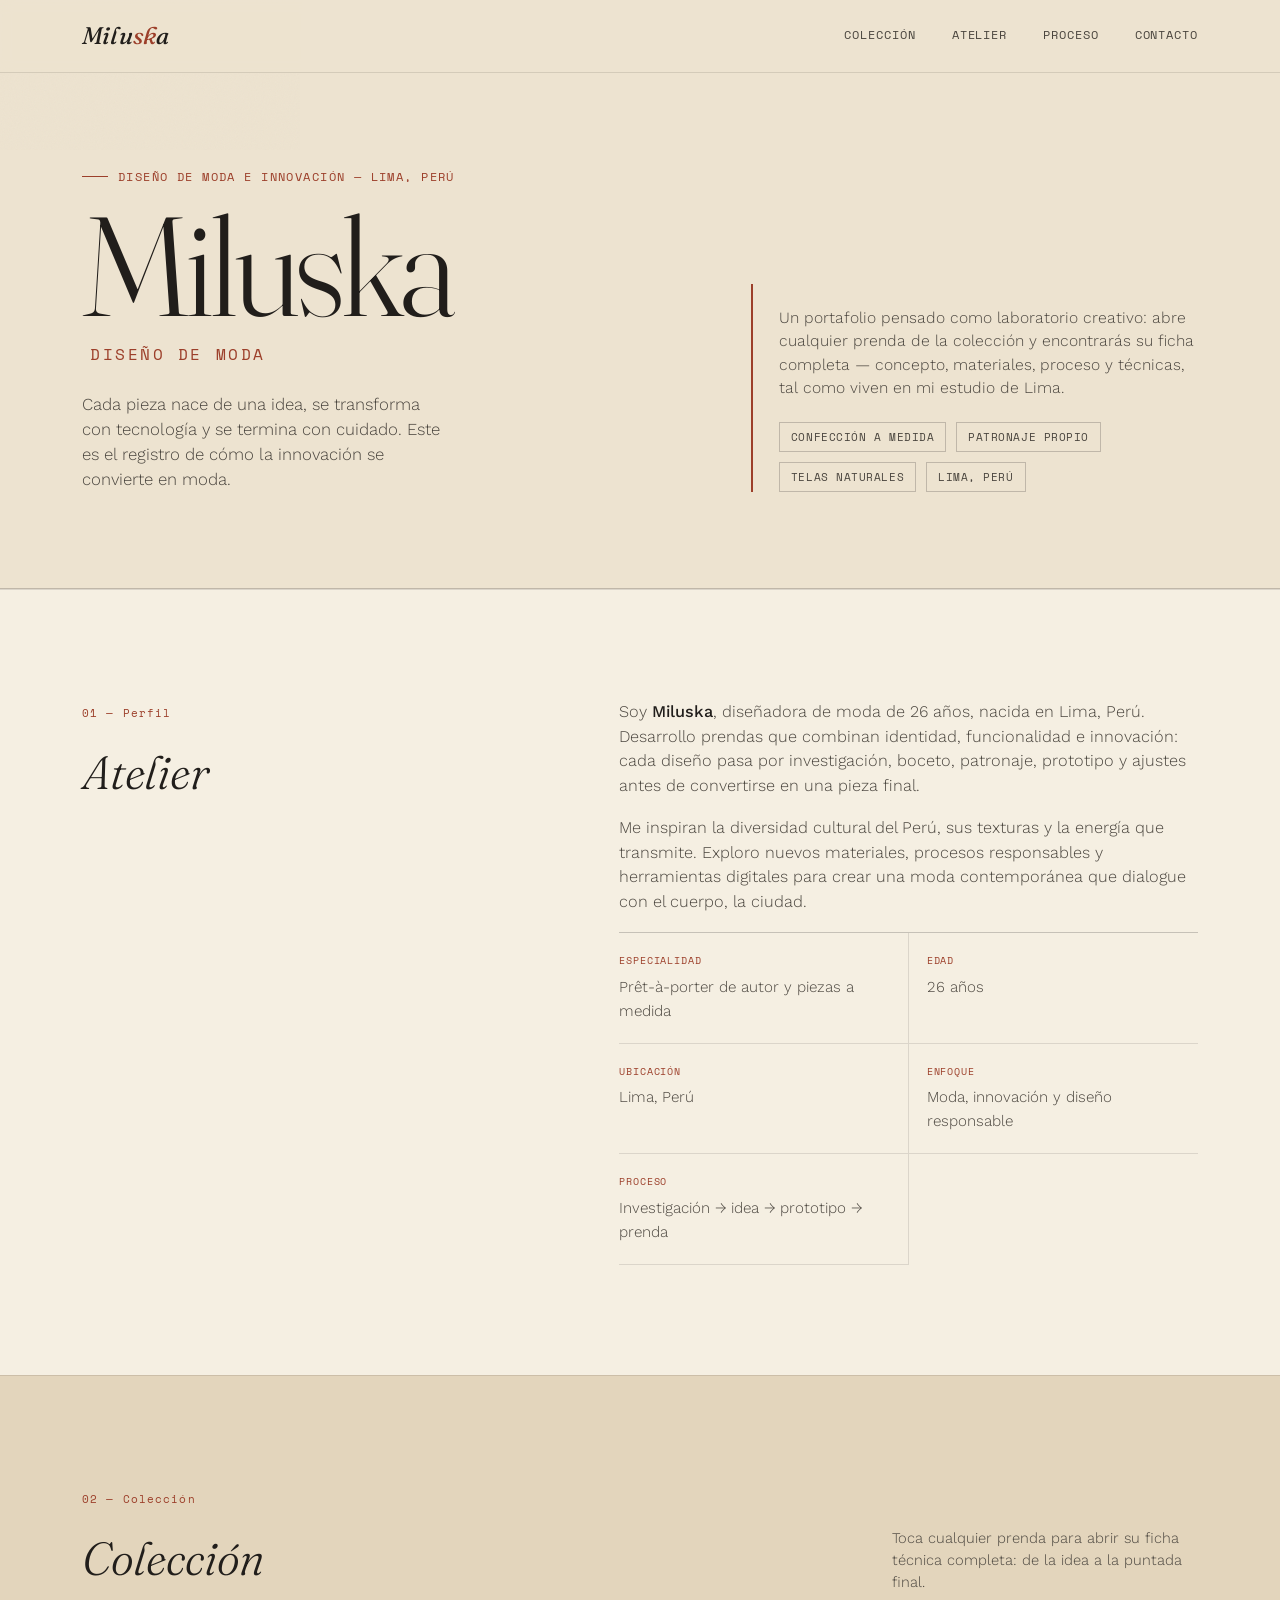
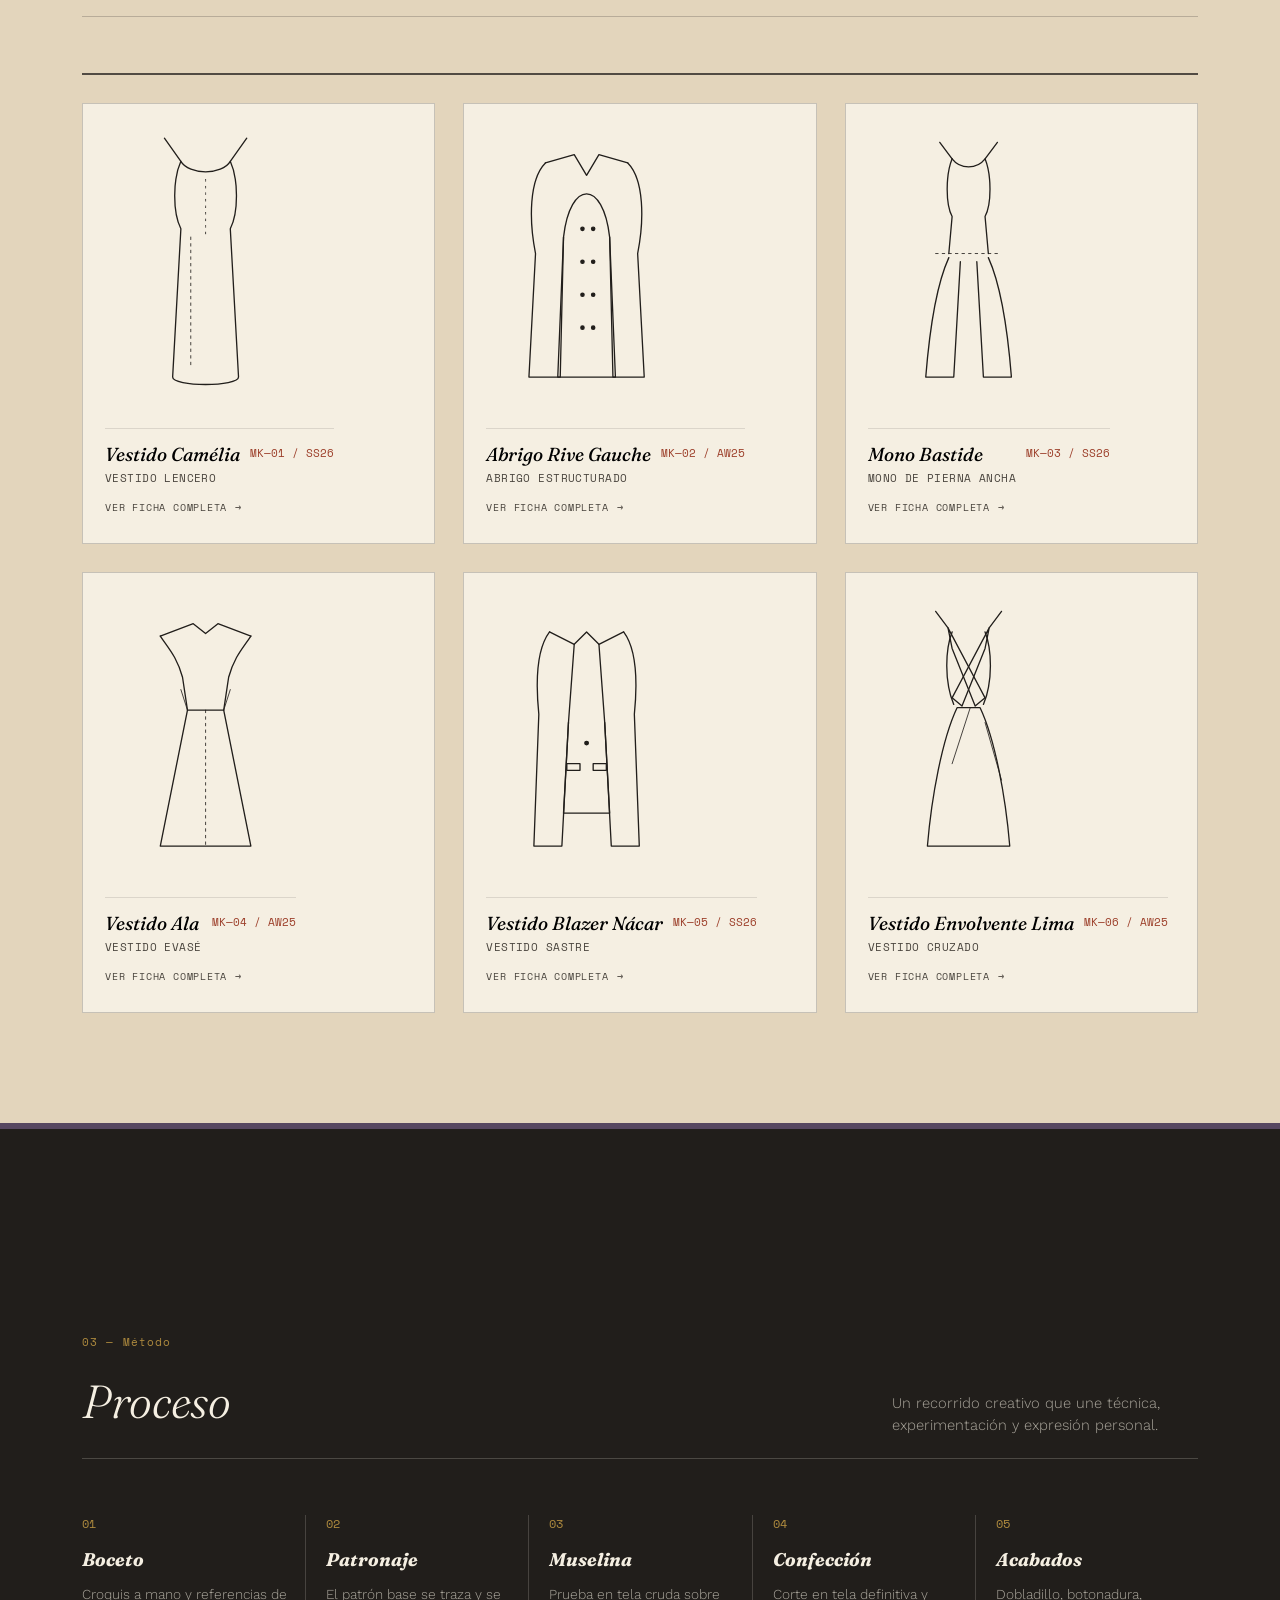
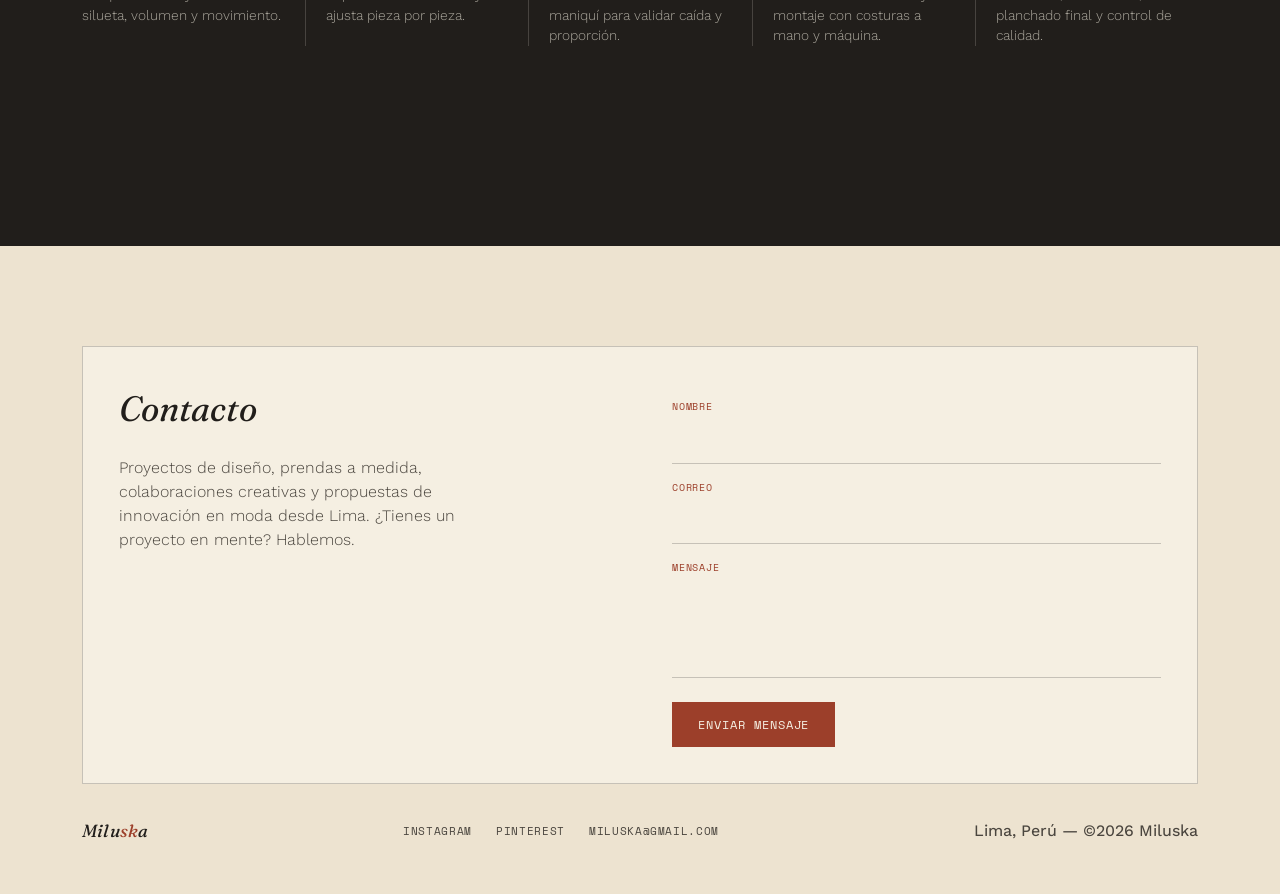
==== commit 8d0f976b: "Uptade v2.59" ====
--- a/index.html
+++ b/index.html
@@ -124,7 +124,8 @@
       <div class="contact-grid reveal">
         <div class="contact-intro">
           <h2>Contacto</h2>
-          <p>Proyectos de diseño, prendas a medida, colaboraciones creativas y propuestas de innovación en moda desde Lima.</p>
+          <p>Proyectos de diseño, prendas a medida, colaboraciones creativas y propuestas de innovación en moda desde Lima.
+¿Tienes un proyecto en mente? Hablemos.</p>
         </div>
         <form onsubmit="event.preventDefault(); alert('Gracias — este formulario es una maqueta. Conéctalo a tu correo o servicio favorito.');">
           <div class="field"><label for="fname">Nombre</label><input id="fname" type="text" required></div>
--- a/style.css
+++ b/style.css
@@ -82,7 +82,7 @@
 .eyebrow::before{ content:''; width:26px; height:1px; background:var(--brick); }
 h1.headline{ font-family:var(--display); font-weight:300; font-size:clamp(4.5rem, 11vw, 10rem); line-height:0.82; letter-spacing:-0.035em; }
 h1.headline span{ display:block; }
-h1.headline em.hero-title-subtitle{ display:block; width:max-content; max-width:100%; margin:20px 0 0 8px; color:var(--brick); font-family:var(--mono); font-size:12px; font-style:normal; font-weight:400; letter-spacing:0.16em; line-height:1.4; text-transform:uppercase; }
+h1.headline em.hero-title-subtitle{ display:block; width:max-content; max-width:100%; margin:20px 0 0 8px; color:var(--brick); font-family:var(--mono); font-size:16px; font-style:normal; font-weight:400; letter-spacing:0.16em; line-height:1.4; text-transform:uppercase; }
 .hero-sub{ font-size:1.05rem; color:var(--ink-soft); max-width:36ch; margin-top:26px; font-weight:300; }
 .hero-right{ position:relative; padding:22px 0 0 26px; border-left:2px solid var(--brick); }
 .hero-right p{ font-size:0.98rem; color:var(--ink-soft); font-weight:300; }
@@ -189,7 +189,7 @@
   .hero{ padding:132px 0 72px; }
   .hero-grid{ gap:38px; }
   h1.headline{ font-size:clamp(3.7rem, 18vw, 5.2rem); }
-  h1.headline em.hero-title-subtitle{ margin-top:18px; margin-left:4px; font-size:10px; letter-spacing:0.12em; }
+  h1.headline em.hero-title-subtitle{ margin-top:18px; margin-left:4px; font-size:13px; letter-spacing:0.12em; }
   section{ padding:76px 0; }
   .section-head{ align-items:flex-start; flex-direction:column; gap:16px; margin-bottom:38px; }
   .section-note{ max-width:38ch; }
